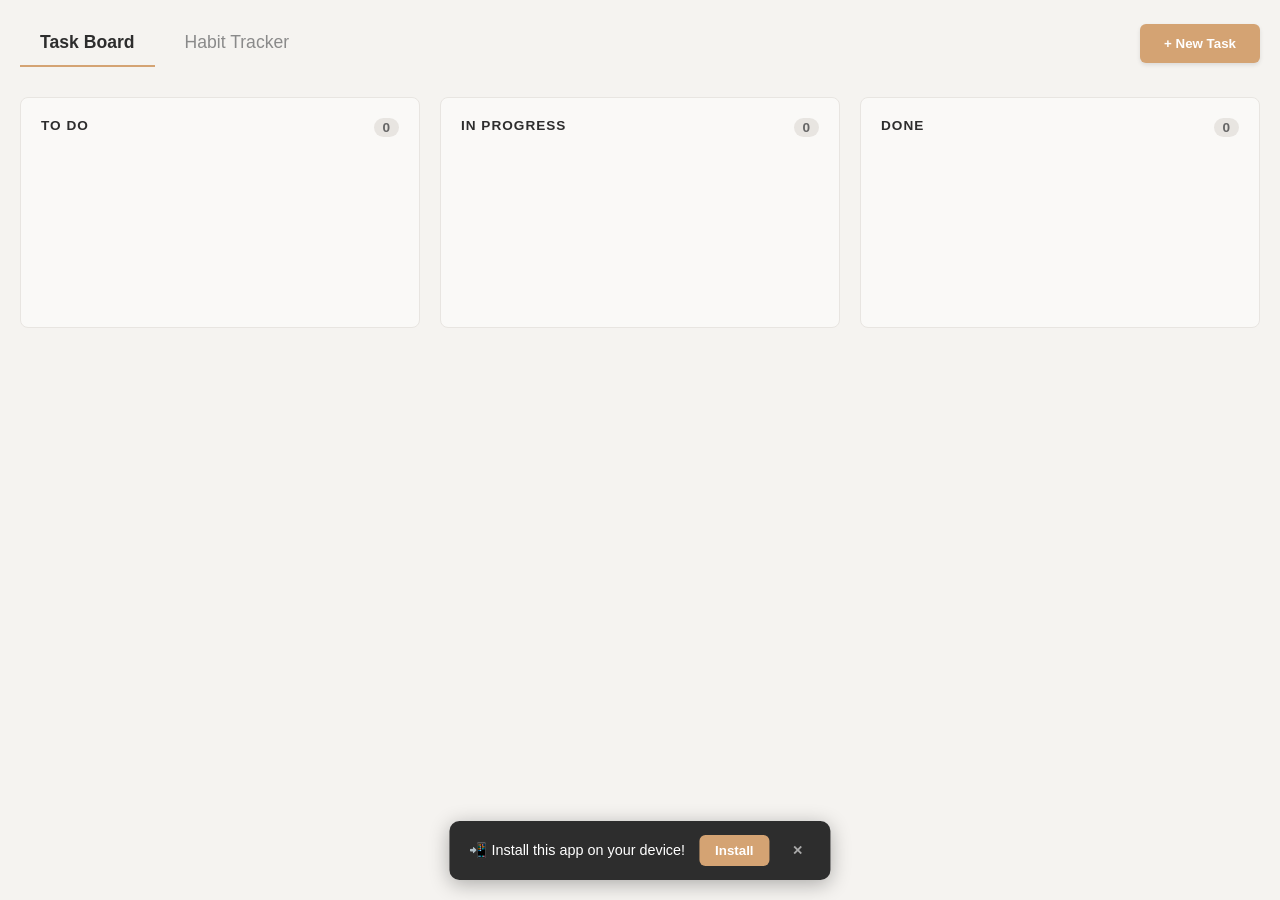
==== habit-tracker-pwa/index.html @ 45004746 "Add files via upload" ====
<!DOCTYPE html>
<html lang="en">
<head>
    <meta charset="UTF-8">
    <meta name="viewport" content="width=device-width, initial-scale=1.0">
    <title>Task Board & Habit Tracker</title>
    <link rel="manifest" href="manifest.json">
    <meta name="theme-color" content="#d4a373">
    <meta name="apple-mobile-web-app-capable" content="yes">
    <meta name="apple-mobile-web-app-status-bar-style" content="default">
    <meta name="apple-mobile-web-app-title" content="Habit Tracker">
    <link rel="apple-touch-icon" href="icon-192.png">
    <style>
        * { margin: 0; padding: 0; box-sizing: border-box; }
        body { font-family: -apple-system, BlinkMacSystemFont, 'Segoe UI', Roboto, sans-serif; background: #f5f3f0; padding: 20px; color: #2d2d2d; overflow-x: hidden; }
        .container { max-width: 1400px; margin: 0 auto; position: relative; z-index: 1; }
        
        /* Header & Navigation */
        .header-area { display: flex; justify-content: space-between; align-items: center; margin-bottom: 30px; }
        .add-main-btn { background: #d4a373; color: white; border: none; padding: 12px 24px; border-radius: 6px; font-weight: 600; cursor: pointer; box-shadow: 0 2px 4px rgba(0,0,0,0.1); transition: 0.2s; }
        .add-main-btn:hover { background: #c49363; transform: translateY(-1px); }
        .tab-navigation { display: flex; gap: 10px; }
        .tab-button { background: none; border: none; color: #8a8a8a; padding: 12px 20px; cursor: pointer; border-bottom: 2px solid transparent; font-size: 1.1em; }
        .tab-button.active { color: #2d2d2d; border-bottom-color: #d4a373; font-weight: 600; }
        .tab-content { display: none; margin-top: 20px; }
        .tab-content.active { display: block; }

        /* Task Board Columns */
        .columns-container { display: flex; gap: 20px; overflow-x: auto; padding-bottom: 20px; }
        .column { background: #faf9f7; border-radius: 8px; padding: 20px; min-width: 320px; border: 1px solid #e8e5e1; flex: 1; }
        .column-header { display: flex; justify-content: space-between; margin-bottom: 20px; font-weight: 600; text-transform: uppercase; font-size: 0.85em; letter-spacing: 1px; }
        .task-count { background: #e8e5e1; padding: 2px 8px; border-radius: 10px; color: #666; }

        /* Task Cards */
        .cards { min-height: 150px; }
        .card { background: white; border-radius: 6px; padding: 16px; margin-bottom: 12px; box-shadow: 0 2px 4px rgba(0,0,0,0.04); cursor: grab; border-left: 5px solid #d4a373; transition: 0.2s; }
        .card.dragging { opacity: 0.4; transform: scale(0.95); }
        .card.priority-high { border-left-color: #e74c3c; }
        .card.priority-medium { border-left-color: #f39c12; }
        .card.priority-low { border-left-color: #3498db; }
        .overdue-badge { background: #ffebee; color: #c62828; font-size: 0.7em; padding: 3px 6px; border-radius: 4px; font-weight: bold; margin-top: 8px; display: inline-block; border: 1px solid #ef9a9a; }
        .date-text { font-size: 0.8em; color: #8a8a8a; margin-top: 4px; }

        /* Habit Tracker */
        .habits-grid { display: grid; grid-template-columns: repeat(auto-fill, minmax(320px, 1fr)); gap: 20px; }
        .habit-card { background: white; padding: 20px; border-radius: 8px; border: 1px solid #e8e5e1; }
        .habit-header { display: flex; justify-content: space-between; align-items: center; margin-bottom: 15px; }
        .habit-streak { background: #ff5722; color: white; padding: 4px 10px; border-radius: 12px; font-size: 0.8em; font-weight: bold; }
        .days-grid { display: grid; grid-template-columns: repeat(7, 1fr); gap: 6px; margin-bottom: 15px; }
        .day-checkbox { aspect-ratio: 1; display: flex; align-items: center; justify-content: center; border: 1px solid #e8e5e1; border-radius: 4px; cursor: pointer; font-size: 0.6em; color: #8a8a8a; transition: 0.3s; }
        .day-checkbox.checked { background: #8b9d83; border-color: #8b9d83; color: white; }

        /* Progress Tree */
        .tree-container { background: white; border-radius: 8px; padding: 30px; margin-bottom: 30px; border: 1px solid #e8e5e1; text-align: center; position: relative; }
        .tree-svg { width: 220px; height: 220px; }
        .tree-branch, .tree-leaf, .tree-flower { transition: all 0.6s cubic-bezier(0.175, 0.885, 0.32, 1.275); transform-origin: center bottom; }
        .tree-leaf { fill: #8b9d83; }
        .tree-flower { fill: #ffb7c5; stroke: #ff99aa; stroke-width: 0.5; opacity: 0; transform: scale(0); }
        .blooming { opacity: 1 !important; transform: scale(1) !important; }
        #comp-rate { transition: color 0.5s; }
        .perfect-score { color: #d4a373; text-shadow: 0 0 10px rgba(212, 163, 115, 0.5); }

        /* Fireworks Canvas */
        #fireworks { position: fixed; top: 0; left: 0; width: 100%; height: 100%; pointer-events: none; z-index: 999; }

        /* Modals */
        .modal-overlay { display: none; position: fixed; top: 0; left: 0; width: 100%; height: 100%; background: rgba(0,0,0,0.6); z-index: 1000; justify-content: center; align-items: center; backdrop-filter: blur(2px); }
        .modal { background: white; padding: 35px; border-radius: 12px; width: 450px; display: flex; flex-direction: column; gap: 20px; }
        .form-group { display: flex; flex-direction: column; gap: 8px; }
        .form-group label { font-size: 0.75em; font-weight: bold; color: #8a8a8a; }
        .input-field { padding: 12px; border: 1px solid #e8e5e1; border-radius: 6px; font-size: 1em; width: 100%; }
        .modal-footer { display: flex; justify-content: flex-end; gap: 10px; margin-top: 10px; }
        .btn { padding: 12px 20px; border-radius: 6px; border: none; cursor: pointer; font-weight: 600; }
        .btn-save { background: #d4a373; color: white; }
        .btn-cancel { background: #f5f3f0; }
        .btn-delete { color: #e74c3c; background: none; margin-right: auto; }

        /* Install Banner */
        #install-banner { display: none; position: fixed; bottom: 20px; left: 50%; transform: translateX(-50%); background: #2d2d2d; color: white; padding: 14px 20px; border-radius: 10px; z-index: 9999; display: flex; align-items: center; gap: 14px; box-shadow: 0 4px 20px rgba(0,0,0,0.3); font-size: 0.9em; max-width: 90vw; }
        #install-banner button { background: #d4a373; color: white; border: none; padding: 8px 16px; border-radius: 6px; cursor: pointer; font-weight: 600; white-space: nowrap; }
        #install-banner .dismiss { background: none; color: #aaa; padding: 4px 8px; }
    </style>
</head>
<body>

<canvas id="fireworks"></canvas>

<div class="container">
    <div class="header-area">
        <div class="tab-navigation">
            <button class="tab-button active" data-tab="tasks">Task Board</button>
            <button class="tab-button" data-tab="habits">Habit Tracker</button>
        </div>
        <button id="main-action-btn" class="add-main-btn" onclick="openTaskModal()">+ New Task</button>
    </div>

    <div id="tasks-tab" class="tab-content active">
        <div class="columns-container">
            <div class="column">
                <div class="column-header">To Do <span class="task-count" id="count-todo">0</span></div>
                <div class="cards" data-column="todo" ondragover="handleDragOver(event)" ondrop="handleDrop(event)"></div>
            </div>
            <div class="column">
                <div class="column-header">In Progress <span class="task-count" id="count-inprogress">0</span></div>
                <div class="cards" data-column="inprogress" ondragover="handleDragOver(event)" ondrop="handleDrop(event)"></div>
            </div>
            <div class="column">
                <div class="column-header">Done <span class="task-count" id="count-done">0</span></div>
                <div class="cards" data-column="done" ondragover="handleDragOver(event)" ondrop="handleDrop(event)"></div>
            </div>
        </div>
    </div>

    <div id="habits-tab" class="tab-content">
        <div class="tree-container">
            <h3>Progress Tree</h3>
            <svg class="tree-svg" viewBox="0 0 200 200">
                <rect fill="#8b7355" x="95" y="150" width="10" height="40"/>
                <g id="branches">
                    <path class="tree-branch" d="M100 150 Q80 130 60 110" stroke="#6b5d4f" stroke-width="3" fill="none" />
                    <path class="tree-branch" d="M100 150 Q120 130 140 110" stroke="#6b5d4f" stroke-width="3" fill="none" />
                    <path class="tree-branch" d="M100 130 Q90 110 90 80" stroke="#6b5d4f" stroke-width="2" fill="none" />
                    <path class="tree-branch" d="M100 130 Q110 110 110 80" stroke="#6b5d4f" stroke-width="2" fill="none" />
                </g>
                <g id="leaves">
                    <circle class="tree-leaf" cx="60" cy="110" r="8" /><circle class="tree-leaf" cx="140" cy="110" r="8" />
                    <circle class="tree-leaf" cx="90" cy="80" r="8" /><circle class="tree-leaf" cx="110" cy="80" r="8" />
                    <circle class="tree-leaf" cx="50" cy="100" r="7" /><circle class="tree-leaf" cx="150" cy="100" r="7" />
                    <circle class="tree-leaf" cx="80" cy="70" r="7" /><circle class="tree-leaf" cx="120" cy="70" r="7" />
                    <circle class="tree-leaf" cx="100" cy="60" r="10" /><circle class="tree-leaf" cx="70" cy="115" r="6" />
                    <circle class="tree-leaf" cx="130" cy="115" r="6" /><circle class="tree-leaf" cx="100" cy="100" r="5" />
                </g>
                <g id="flowers">
                    <circle class="tree-flower" cx="60" cy="105" r="4" /><circle class="tree-flower" cx="140" cy="105" r="4" />
                    <circle class="tree-flower" cx="90" cy="75" r="4" /><circle class="tree-flower" cx="110" cy="75" r="4" />
                    <circle class="tree-flower" cx="100" cy="55" r="5" /><circle class="tree-flower" cx="120" cy="65" r="4" />
                    <circle class="tree-flower" cx="80" cy="65" r="4" />
                </g>
            </svg>
            <div style="margin-top:10px; color:#8a8a8a; font-weight: bold; font-size: 1.2em;">
                Completion: <span id="comp-rate">0%</span>
            </div>
        </div>
        <div class="habits-grid" id="habits-grid"></div>
    </div>
</div>

<!-- Install Banner -->
<div id="install-banner">
    <span>📲 Install this app on your device!</span>
    <button id="install-btn">Install</button>
    <button class="dismiss" id="dismiss-btn">✕</button>
</div>

<div class="modal-overlay" id="task-modal">
    <div class="modal">
        <h2 id="task-modal-title">New Task</h2>
        <div class="form-group"><label>TITLE</label><input type="text" id="t-title" class="input-field"></div>
        <div class="form-group"><label>DUE DATE</label><input type="date" id="t-date" class="input-field"></div>
        <div class="form-group">
            <label>PRIORITY</label>
            <select id="t-priority" class="input-field">
                <option value="low">Low</option><option value="medium" selected>Medium</option><option value="high">High</option>
            </select>
        </div>
        <div class="modal-footer">
            <button class="btn btn-delete" id="t-delete-btn" style="display:none;" onclick="deleteCurrentTask()">Delete</button>
            <button class="btn btn-cancel" onclick="closeModals()">Cancel</button>
            <button class="btn btn-save" onclick="saveTask()">Save Task</button>
        </div>
    </div>
</div>

<div class="modal-overlay" id="habit-modal">
    <div class="modal">
        <h2>New Habit</h2>
        <div class="form-group"><label>HABIT NAME</label><input type="text" id="h-name" class="input-field" placeholder="e.g. Read for 20 mins"></div>
        <div class="modal-footer">
            <button class="btn btn-cancel" onclick="closeModals()">Cancel</button>
            <button class="btn btn-save" onclick="saveHabit()">Create Habit</button>
        </div>
    </div>
</div>

<script>
    let taskIdCounter = Date.now();
    let tasks = { todo: [], inprogress: [], done: [] };
    let habits = [];
    let editingTask = null;
    let draggedTaskId = null;
    let celebratedThisSession = false;

    // --- Core Data & Drag ---
    function saveAndRender() {
        localStorage.setItem('kanban_habit_v5', JSON.stringify({ tasks, habits, taskIdCounter }));
        renderTasks();
        renderHabits();
    }

    function loadData() {
        const saved = JSON.parse(localStorage.getItem('kanban_habit_v5'));
        if (saved) {
            tasks = saved.tasks || tasks;
            habits = saved.habits || habits;
            taskIdCounter = saved.taskIdCounter || taskIdCounter;
        }
        renderTasks();
        renderHabits();
    }

    function handleDragStart(e) { draggedTaskId = e.target.dataset.id; e.target.classList.add('dragging'); }
    function handleDragOver(e) { e.preventDefault(); }
    function handleDrop(e) {
        e.preventDefault();
        const targetCol = e.currentTarget.dataset.column;
        let movingTask = null;
        Object.keys(tasks).forEach(col => {
            const idx = tasks[col].findIndex(t => t.id == draggedTaskId);
            if (idx !== -1) movingTask = tasks[col].splice(idx, 1)[0];
        });
        if (movingTask) { tasks[targetCol].push(movingTask); saveAndRender(); }
    }

    // --- Tasks ---
    function renderTasks() {
        Object.keys(tasks).forEach(col => {
            const container = document.querySelector(`.cards[data-column="${col}"]`);
            container.innerHTML = '';
            document.getElementById(`count-${col}`).textContent = tasks[col].length;
            tasks[col].forEach(task => {
                const card = document.createElement('div');
                card.className = `card priority-${task.priority}`;
                card.draggable = true;
                card.dataset.id = task.id;
                const overdue = col !== 'done' && task.dueDate && new Date(task.dueDate) < new Date().setHours(0,0,0,0);
                card.innerHTML = `<div style="font-weight:600;">${task.title}</div><div class="date-text">📅 ${task.dueDate || 'No date'}</div>${overdue ? '<div class="overdue-badge">⚠️ OVERDUE</div>' : ''}`;
                card.addEventListener('dragstart', handleDragStart);
                card.addEventListener('dragend', (e) => e.target.classList.remove('dragging'));
                card.onclick = () => openEditModal(task, col);
                container.appendChild(card);
            });
        });
    }

    function openTaskModal() { editingTask = null; document.getElementById('task-modal-title').textContent = "New Task"; document.getElementById('t-title').value = ''; document.getElementById('t-date').value = ''; document.getElementById('t-priority').value = 'medium'; document.getElementById('t-delete-btn').style.display = 'none'; document.getElementById('task-modal').style.display = 'flex'; }
    function openEditModal(task, col) { editingTask = { ...task, col }; document.getElementById('task-modal-title').textContent = "Edit Task"; document.getElementById('t-title').value = task.title; document.getElementById('t-date').value = task.dueDate || ''; document.getElementById('t-priority').value = task.priority; document.getElementById('t-delete-btn').style.display = 'block'; document.getElementById('task-modal').style.display = 'flex'; }
    function openHabitModal() { document.getElementById('habit-modal').style.display = 'flex'; }
    function closeModals() { document.querySelectorAll('.modal-overlay').forEach(m => m.style.display = 'none'); }

    function saveTask() {
        const title = document.getElementById('t-title').value; if (!title) return;
        const data = { title, dueDate: document.getElementById('t-date').value, priority: document.getElementById('t-priority').value };
        if (editingTask) { const idx = tasks[editingTask.col].findIndex(t => t.id == editingTask.id); tasks[editingTask.col][idx] = { ...tasks[editingTask.col][idx], ...data }; }
        else { tasks.todo.push({ id: taskIdCounter++, ...data }); }
        closeModals(); saveAndRender();
    }

    function deleteCurrentTask() { tasks[editingTask.col] = tasks[editingTask.col].filter(t => t.id !== editingTask.id); closeModals(); saveAndRender(); }

    // --- Habits ---
    function saveHabit() { const name = document.getElementById('h-name').value; if (name) { habits.push({ name, days: Array(7).fill(false) }); document.getElementById('h-name').value = ''; closeModals(); saveAndRender(); } }
    function renderHabits() {
        const grid = document.getElementById('habits-grid');
        grid.innerHTML = '';
        habits.forEach((h, hIdx) => {
            const streak = h.days.reduce((a, b) => a + (b ? 1 : 0), 0);
            const card = document.createElement('div');
            card.className = 'habit-card';
            card.innerHTML = `
                <div class="habit-header"><strong>${h.name}</strong><span class="habit-streak">🔥 ${streak}</span></div>
                <div class="days-grid">${h.days.map((d, dIdx) => `<div class="day-checkbox ${d ? 'checked' : ''}" onclick="toggleHabit(${hIdx}, ${dIdx})">${['M','T','W','T','F','S','S'][dIdx]}</div>`).join('')}</div>
                <button class="btn-delete" style="font-size:0.7em;" onclick="deleteHabit(${hIdx})">Remove</button>
            `;
            grid.appendChild(card);
        });
        updateTree();
    }

    function toggleHabit(hIdx, dIdx) { habits[hIdx].days[dIdx] = !habits[hIdx].days[dIdx]; saveAndRender(); }
    function deleteHabit(idx) { if(confirm("Delete habit?")) { habits.splice(idx, 1); saveAndRender(); } }

    function updateTree() {
        const total = habits.length * 7;
        const checked = habits.reduce((acc, h) => acc + h.days.filter(d => d).length, 0);
        const rate = total > 0 ? Math.round((checked / total) * 100) : 0;
        const rateEl = document.getElementById('comp-rate');
        rateEl.textContent = rate + '%';
        if (rate === 100) {
            rateEl.classList.add('perfect-score');
            document.querySelectorAll('.tree-flower').forEach(f => f.classList.add('blooming'));
            if (!celebratedThisSession) { triggerFireworks(); celebratedThisSession = true; }
        } else {
            rateEl.classList.remove('perfect-score');
            document.querySelectorAll('.tree-flower').forEach(f => f.classList.remove('blooming'));
            celebratedThisSession = false;
        }
        document.querySelectorAll('.tree-branch').forEach((b, i) => b.style.opacity = rate > (i * 10 + 5) ? '1' : '0');
        document.querySelectorAll('.tree-leaf').forEach((l, i) => {
            const threshold = 20 + (i * 6.6);
            l.style.opacity = rate > threshold ? '1' : '0';
            l.style.transform = rate > threshold ? 'scale(1)' : 'scale(0)';
        });
    }

    // --- Fireworks ---
    const canvas = document.getElementById('fireworks');
    const ctx = canvas.getContext('2d');
    let particles = [];
    function resizeCanvas() { canvas.width = window.innerWidth; canvas.height = window.innerHeight; }
    window.addEventListener('resize', resizeCanvas);
    resizeCanvas();
    function triggerFireworks() {
        for (let i = 0; i < 5; i++) setTimeout(() => createFirework(Math.random() * canvas.width, Math.random() * (canvas.height / 2)), i * 400);
    }
    function createFirework(x, y) {
        const colors = ['#ff0055', '#00ffcc', '#ffcc00', '#ff00ff', '#d4a373'];
        const color = colors[Math.floor(Math.random() * colors.length)];
        for (let i = 0; i < 50; i++) particles.push({ x, y, vx: (Math.random() - 0.5) * 8, vy: (Math.random() - 0.5) * 8, life: 1.0, color });
    }
    function animateFireworks() {
        ctx.clearRect(0, 0, canvas.width, canvas.height);
        particles.forEach((p, i) => {
            p.x += p.vx; p.y += p.vy; p.vy += 0.05; p.life -= 0.015;
            if (p.life <= 0) particles.splice(i, 1);
            ctx.beginPath(); ctx.arc(p.x, p.y, 3, 0, Math.PI * 2);
            ctx.fillStyle = p.color + Math.floor(p.life * 255).toString(16).padStart(2, '0');
            ctx.fill();
        });
        requestAnimationFrame(animateFireworks);
    }
    animateFireworks();

    // --- Tab Switcher ---
    document.querySelectorAll('.tab-button').forEach(btn => {
        btn.onclick = () => {
            document.querySelectorAll('.tab-button, .tab-content').forEach(el => el.classList.remove('active'));
            btn.classList.add('active');
            const target = btn.dataset.tab;
            document.getElementById(target + '-tab').classList.add('active');
            const actionBtn = document.getElementById('main-action-btn');
            actionBtn.textContent = target === 'tasks' ? "+ New Task" : "+ New Habit";
            actionBtn.onclick = target === 'tasks' ? openTaskModal : openHabitModal;
        };
    });

    // --- PWA Install Prompt ---
    let deferredPrompt;
    const banner = document.getElementById('install-banner');
    const installBtn = document.getElementById('install-btn');
    const dismissBtn = document.getElementById('dismiss-btn');

    window.addEventListener('beforeinstallprompt', (e) => {
        e.preventDefault();
        deferredPrompt = e;
        banner.style.display = 'flex';
    });

    installBtn.addEventListener('click', async () => {
        banner.style.display = 'none';
        if (deferredPrompt) {
            deferredPrompt.prompt();
            const { outcome } = await deferredPrompt.userChoice;
            deferredPrompt = null;
        }
    });

    dismissBtn.addEventListener('click', () => {
        banner.style.display = 'none';
    });

    window.addEventListener('appinstalled', () => {
        banner.style.display = 'none';
    });

    // --- Register Service Worker ---
    if ('serviceWorker' in navigator) {
        navigator.serviceWorker.register('sw.js').catch(console.error);
    }

    loadData();
</script>
</body>
</html>
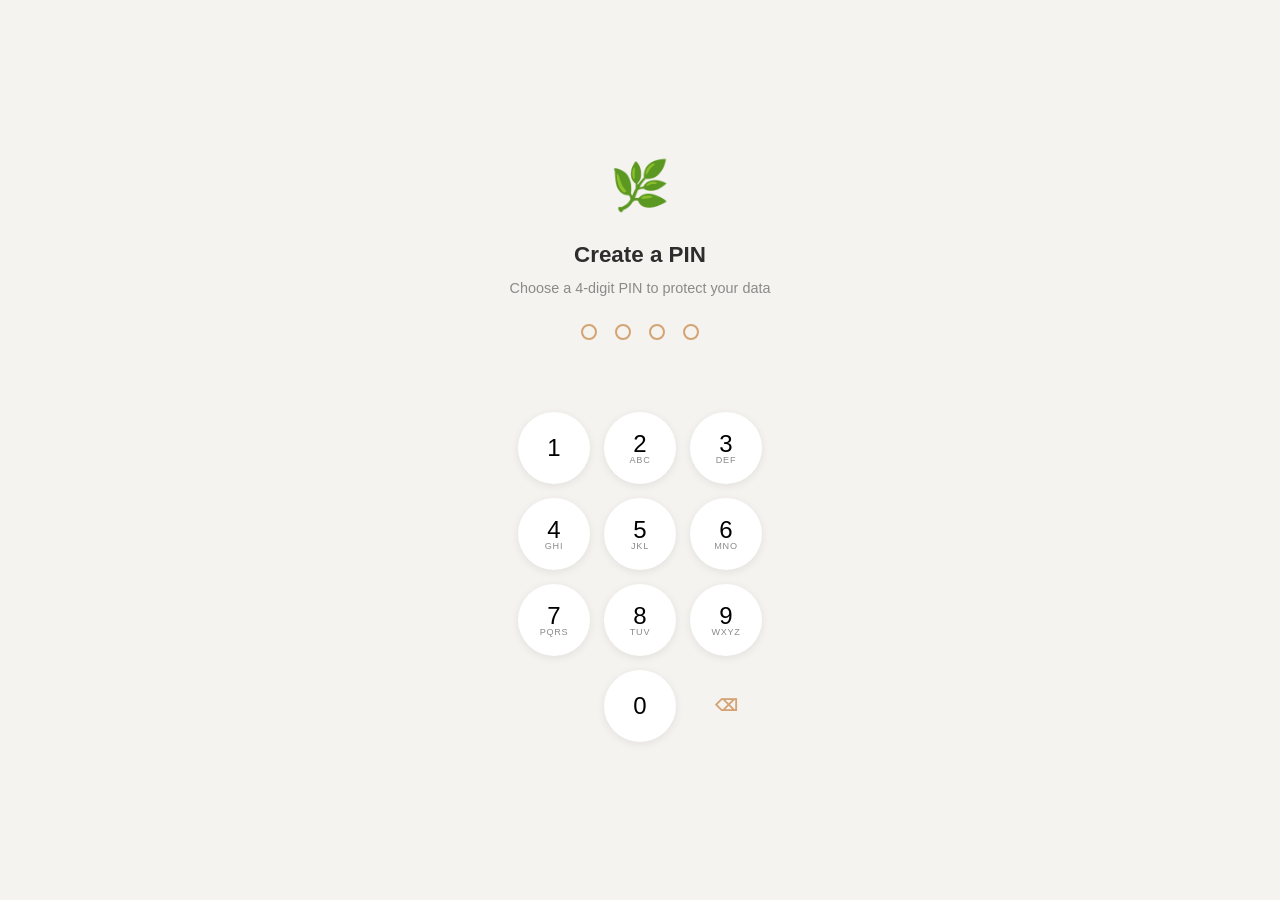
==== commit 3d56e3d9: "Add files via upload" ====
--- a/habit-tracker-pwa/index.html
+++ b/habit-tracker-pwa/index.html
@@ -1,383 +1,894 @@
 <!DOCTYPE html>
 <html lang="en">
 <head>
-    <meta charset="UTF-8">
-    <meta name="viewport" content="width=device-width, initial-scale=1.0">
-    <title>Task Board & Habit Tracker</title>
-    <link rel="manifest" href="manifest.json">
-    <meta name="theme-color" content="#d4a373">
-    <meta name="apple-mobile-web-app-capable" content="yes">
-    <meta name="apple-mobile-web-app-status-bar-style" content="default">
-    <meta name="apple-mobile-web-app-title" content="Habit Tracker">
-    <link rel="apple-touch-icon" href="icon-192.png">
-    <style>
-        * { margin: 0; padding: 0; box-sizing: border-box; }
-        body { font-family: -apple-system, BlinkMacSystemFont, 'Segoe UI', Roboto, sans-serif; background: #f5f3f0; padding: 20px; color: #2d2d2d; overflow-x: hidden; }
-        .container { max-width: 1400px; margin: 0 auto; position: relative; z-index: 1; }
-        
-        /* Header & Navigation */
-        .header-area { display: flex; justify-content: space-between; align-items: center; margin-bottom: 30px; }
-        .add-main-btn { background: #d4a373; color: white; border: none; padding: 12px 24px; border-radius: 6px; font-weight: 600; cursor: pointer; box-shadow: 0 2px 4px rgba(0,0,0,0.1); transition: 0.2s; }
-        .add-main-btn:hover { background: #c49363; transform: translateY(-1px); }
-        .tab-navigation { display: flex; gap: 10px; }
-        .tab-button { background: none; border: none; color: #8a8a8a; padding: 12px 20px; cursor: pointer; border-bottom: 2px solid transparent; font-size: 1.1em; }
-        .tab-button.active { color: #2d2d2d; border-bottom-color: #d4a373; font-weight: 600; }
-        .tab-content { display: none; margin-top: 20px; }
-        .tab-content.active { display: block; }
-
-        /* Task Board Columns */
-        .columns-container { display: flex; gap: 20px; overflow-x: auto; padding-bottom: 20px; }
-        .column { background: #faf9f7; border-radius: 8px; padding: 20px; min-width: 320px; border: 1px solid #e8e5e1; flex: 1; }
-        .column-header { display: flex; justify-content: space-between; margin-bottom: 20px; font-weight: 600; text-transform: uppercase; font-size: 0.85em; letter-spacing: 1px; }
-        .task-count { background: #e8e5e1; padding: 2px 8px; border-radius: 10px; color: #666; }
-
-        /* Task Cards */
-        .cards { min-height: 150px; }
-        .card { background: white; border-radius: 6px; padding: 16px; margin-bottom: 12px; box-shadow: 0 2px 4px rgba(0,0,0,0.04); cursor: grab; border-left: 5px solid #d4a373; transition: 0.2s; }
-        .card.dragging { opacity: 0.4; transform: scale(0.95); }
-        .card.priority-high { border-left-color: #e74c3c; }
-        .card.priority-medium { border-left-color: #f39c12; }
-        .card.priority-low { border-left-color: #3498db; }
-        .overdue-badge { background: #ffebee; color: #c62828; font-size: 0.7em; padding: 3px 6px; border-radius: 4px; font-weight: bold; margin-top: 8px; display: inline-block; border: 1px solid #ef9a9a; }
-        .date-text { font-size: 0.8em; color: #8a8a8a; margin-top: 4px; }
-
-        /* Habit Tracker */
-        .habits-grid { display: grid; grid-template-columns: repeat(auto-fill, minmax(320px, 1fr)); gap: 20px; }
-        .habit-card { background: white; padding: 20px; border-radius: 8px; border: 1px solid #e8e5e1; }
-        .habit-header { display: flex; justify-content: space-between; align-items: center; margin-bottom: 15px; }
-        .habit-streak { background: #ff5722; color: white; padding: 4px 10px; border-radius: 12px; font-size: 0.8em; font-weight: bold; }
-        .days-grid { display: grid; grid-template-columns: repeat(7, 1fr); gap: 6px; margin-bottom: 15px; }
-        .day-checkbox { aspect-ratio: 1; display: flex; align-items: center; justify-content: center; border: 1px solid #e8e5e1; border-radius: 4px; cursor: pointer; font-size: 0.6em; color: #8a8a8a; transition: 0.3s; }
-        .day-checkbox.checked { background: #8b9d83; border-color: #8b9d83; color: white; }
-
-        /* Progress Tree */
-        .tree-container { background: white; border-radius: 8px; padding: 30px; margin-bottom: 30px; border: 1px solid #e8e5e1; text-align: center; position: relative; }
-        .tree-svg { width: 220px; height: 220px; }
-        .tree-branch, .tree-leaf, .tree-flower { transition: all 0.6s cubic-bezier(0.175, 0.885, 0.32, 1.275); transform-origin: center bottom; }
-        .tree-leaf { fill: #8b9d83; }
-        .tree-flower { fill: #ffb7c5; stroke: #ff99aa; stroke-width: 0.5; opacity: 0; transform: scale(0); }
-        .blooming { opacity: 1 !important; transform: scale(1) !important; }
-        #comp-rate { transition: color 0.5s; }
-        .perfect-score { color: #d4a373; text-shadow: 0 0 10px rgba(212, 163, 115, 0.5); }
-
-        /* Fireworks Canvas */
-        #fireworks { position: fixed; top: 0; left: 0; width: 100%; height: 100%; pointer-events: none; z-index: 999; }
-
-        /* Modals */
-        .modal-overlay { display: none; position: fixed; top: 0; left: 0; width: 100%; height: 100%; background: rgba(0,0,0,0.6); z-index: 1000; justify-content: center; align-items: center; backdrop-filter: blur(2px); }
-        .modal { background: white; padding: 35px; border-radius: 12px; width: 450px; display: flex; flex-direction: column; gap: 20px; }
-        .form-group { display: flex; flex-direction: column; gap: 8px; }
-        .form-group label { font-size: 0.75em; font-weight: bold; color: #8a8a8a; }
-        .input-field { padding: 12px; border: 1px solid #e8e5e1; border-radius: 6px; font-size: 1em; width: 100%; }
-        .modal-footer { display: flex; justify-content: flex-end; gap: 10px; margin-top: 10px; }
-        .btn { padding: 12px 20px; border-radius: 6px; border: none; cursor: pointer; font-weight: 600; }
-        .btn-save { background: #d4a373; color: white; }
-        .btn-cancel { background: #f5f3f0; }
-        .btn-delete { color: #e74c3c; background: none; margin-right: auto; }
-
-        /* Install Banner */
-        #install-banner { display: none; position: fixed; bottom: 20px; left: 50%; transform: translateX(-50%); background: #2d2d2d; color: white; padding: 14px 20px; border-radius: 10px; z-index: 9999; display: flex; align-items: center; gap: 14px; box-shadow: 0 4px 20px rgba(0,0,0,0.3); font-size: 0.9em; max-width: 90vw; }
-        #install-banner button { background: #d4a373; color: white; border: none; padding: 8px 16px; border-radius: 6px; cursor: pointer; font-weight: 600; white-space: nowrap; }
-        #install-banner .dismiss { background: none; color: #aaa; padding: 4px 8px; }
-    </style>
+<meta charset="UTF-8">
+<meta name="viewport" content="width=device-width, initial-scale=1.0, user-scalable=no">
+<title>Task Board & Habit Tracker</title>
+<link rel="manifest" href="manifest.json">
+<meta name="theme-color" content="#d4a373">
+<meta name="apple-mobile-web-app-capable" content="yes">
+<meta name="apple-mobile-web-app-status-bar-style" content="default">
+<meta name="apple-mobile-web-app-title" content="Habit Tracker">
+<link rel="apple-touch-icon" href="icon-192.png">
+<style>
+/* ── RESET & BASE ── */
+* { margin:0; padding:0; box-sizing:border-box; }
+:root {
+  --accent:#d4a373; --accent-dark:#c49363;
+  --bg:#f5f3f0; --surface:#ffffff; --surface2:#faf9f7;
+  --border:#e8e5e1; --text:#2d2d2d; --muted:#8a8a8a;
+  --sidebar-w:240px; --topbar-h:56px;
+}
+body { font-family:-apple-system,BlinkMacSystemFont,'Segoe UI',Roboto,sans-serif; background:var(--bg); color:var(--text); overflow-x:hidden; }
+
+/* ══════════════════════════════════════════
+   PIN SCREEN
+══════════════════════════════════════════ */
+#pin-screen { position:fixed; inset:0; background:var(--bg); display:flex; flex-direction:column; align-items:center; justify-content:center; z-index:10000; gap:28px; }
+#pin-screen.hidden { display:none; }
+.pin-logo { font-size:3em; }
+.pin-title { font-size:1.4em; font-weight:700; text-align:center; }
+.pin-subtitle { font-size:0.9em; color:var(--muted); text-align:center; margin-top:-16px; }
+.pin-dots { display:flex; gap:18px; }
+.pin-dot { width:16px; height:16px; border-radius:50%; border:2px solid var(--accent); background:transparent; transition:background .15s; }
+.pin-dot.filled { background:var(--accent); }
+.pin-dot.error { border-color:#e74c3c!important; background:#e74c3c!important; }
+.pin-error { color:#e74c3c; font-size:.85em; font-weight:600; min-height:1.2em; text-align:center; }
+.numpad { display:grid; grid-template-columns:repeat(3,72px); gap:14px; }
+.numpad-btn { width:72px; height:72px; border-radius:50%; border:none; background:white; font-size:1.5em; font-weight:500; cursor:pointer; box-shadow:0 2px 8px rgba(0,0,0,.08); transition:background .1s,transform .1s; display:flex; flex-direction:column; align-items:center; justify-content:center; line-height:1; }
+.numpad-btn:active { background:var(--border); transform:scale(.94); }
+.numpad-btn.action { background:transparent; box-shadow:none; font-size:1em; color:var(--accent); font-weight:600; }
+.numpad-btn.action:active { background:#f0e8de; }
+.numpad-btn .sub { font-size:.38em; letter-spacing:.08em; color:var(--muted); text-transform:uppercase; }
+.pin-back-btn { background:none; border:none; color:var(--muted); cursor:pointer; font-size:.85em; text-decoration:underline; }
+
+/* ══════════════════════════════════════════
+   APP SHELL
+══════════════════════════════════════════ */
+#app { display:none; min-height:100vh; }
+#app.visible { display:flex; }
+
+/* ── SIDEBAR ── */
+#sidebar {
+  width:var(--sidebar-w); min-height:100vh; background:white;
+  border-right:1px solid var(--border); display:flex; flex-direction:column;
+  position:fixed; left:0; top:0; bottom:0; z-index:200;
+  transition:transform .25s ease;
+}
+.sidebar-logo { padding:20px 20px 16px; display:flex; align-items:center; gap:10px; border-bottom:1px solid var(--border); }
+.sidebar-logo span { font-size:1.5em; }
+.sidebar-logo strong { font-size:1.05em; }
+.nav-list { list-style:none; padding:12px 0; flex:1; }
+.nav-item { display:flex; align-items:center; gap:12px; padding:11px 20px; cursor:pointer; border-radius:0; font-size:.95em; color:var(--muted); transition:background .15s,color .15s; border-left:3px solid transparent; }
+.nav-item:hover { background:var(--bg); color:var(--text); }
+.nav-item.active { background:#fdf4ea; color:var(--accent); border-left-color:var(--accent); font-weight:600; }
+.nav-item .nav-icon { font-size:1.15em; width:22px; text-align:center; }
+.sidebar-bottom { padding:16px 20px; border-top:1px solid var(--border); display:flex; flex-direction:column; gap:8px; }
+.sidebar-btn { background:none; border:1px solid var(--border); color:var(--muted); padding:8px 14px; border-radius:6px; cursor:pointer; font-size:.82em; transition:.2s; text-align:left; display:flex; align-items:center; gap:8px; }
+.sidebar-btn:hover { background:var(--bg); color:var(--text); }
+
+/* ── MOBILE OVERLAY ── */
+#sidebar-overlay { display:none; position:fixed; inset:0; background:rgba(0,0,0,.4); z-index:199; }
+#sidebar-overlay.show { display:block; }
+
+/* ── TOPBAR (mobile only) ── */
+#topbar { display:none; position:fixed; top:0; left:0; right:0; height:var(--topbar-h); background:white; border-bottom:1px solid var(--border); z-index:198; align-items:center; padding:0 16px; gap:14px; }
+#hamburger { background:none; border:none; font-size:1.4em; cursor:pointer; color:var(--text); }
+#topbar-title { font-weight:700; font-size:1em; }
+#topbar-action { background:var(--accent); color:white; border:none; padding:7px 14px; border-radius:6px; font-size:.82em; font-weight:600; cursor:pointer; margin-left:auto; }
+
+/* ── MAIN CONTENT ── */
+#main { margin-left:var(--sidebar-w); flex:1; padding:28px; min-height:100vh; }
+.page { display:none; }
+.page.active { display:block; }
+.page-header { display:flex; justify-content:space-between; align-items:center; margin-bottom:24px; flex-wrap:wrap; gap:12px; }
+.page-title { font-size:1.4em; font-weight:700; }
+.action-btn { background:var(--accent); color:white; border:none; padding:10px 20px; border-radius:6px; font-weight:600; cursor:pointer; transition:.2s; font-size:.9em; }
+.action-btn:hover { background:var(--accent-dark); transform:translateY(-1px); }
+
+/* ── RESPONSIVE ── */
+@media(max-width:768px){
+  #sidebar { transform:translateX(-100%); }
+  #sidebar.open { transform:translateX(0); }
+  #topbar { display:flex; }
+  #main { margin-left:0; padding:16px; padding-top:calc(var(--topbar-h) + 16px); }
+}
+
+/* ══════════════════════════════════════════
+   TASK BOARD
+══════════════════════════════════════════ */
+.columns-container { display:flex; gap:18px; overflow-x:auto; padding-bottom:16px; }
+.column { background:var(--surface2); border-radius:8px; padding:18px; min-width:280px; border:1px solid var(--border); flex:1; }
+.column-header { display:flex; justify-content:space-between; align-items:center; margin-bottom:16px; font-weight:600; text-transform:uppercase; font-size:.8em; letter-spacing:1px; }
+.task-count { background:var(--border); padding:2px 8px; border-radius:10px; color:#666; }
+.cards { min-height:120px; }
+.card { background:white; border-radius:6px; padding:14px; margin-bottom:10px; box-shadow:0 1px 4px rgba(0,0,0,.05); cursor:grab; border-left:4px solid var(--accent); transition:.2s; }
+.card:hover { box-shadow:0 3px 10px rgba(0,0,0,.09); }
+.card.dragging { opacity:.4; transform:scale(.95); }
+.card.priority-high { border-left-color:#e74c3c; }
+.card.priority-medium { border-left-color:#f39c12; }
+.card.priority-low { border-left-color:#3498db; }
+.card-title { font-weight:600; margin-bottom:4px; }
+.card-meta { display:flex; flex-wrap:wrap; gap:5px; margin-top:7px; align-items:center; }
+.date-text { font-size:.78em; color:var(--muted); }
+.overdue-badge { background:#ffebee; color:#c62828; font-size:.7em; padding:2px 6px; border-radius:4px; font-weight:bold; border:1px solid #ef9a9a; }
+.tag-badge { font-size:.68em; padding:2px 7px; border-radius:10px; font-weight:600; }
+.card-notes { font-size:.78em; color:var(--muted); margin-top:5px; border-top:1px solid var(--border); padding-top:5px; font-style:italic; }
+
+/* ══════════════════════════════════════════
+   HABIT TRACKER
+══════════════════════════════════════════ */
+.tree-container { background:white; border-radius:8px; padding:24px; margin-bottom:24px; border:1px solid var(--border); text-align:center; }
+.tree-svg { width:200px; height:200px; }
+.tree-branch,.tree-leaf,.tree-flower { transition:all .6s cubic-bezier(.175,.885,.32,1.275); transform-origin:center bottom; }
+.tree-leaf { fill:#8b9d83; }
+.tree-flower { fill:#ffb7c5; stroke:#ff99aa; stroke-width:.5; opacity:0; transform:scale(0); }
+.blooming { opacity:1!important; transform:scale(1)!important; }
+#comp-rate { transition:color .5s; }
+.perfect-score { color:var(--accent); text-shadow:0 0 10px rgba(212,163,115,.5); }
+
+.habits-grid { display:grid; grid-template-columns:repeat(auto-fill,minmax(300px,1fr)); gap:18px; }
+.habit-card { background:white; padding:18px; border-radius:8px; border:1px solid var(--border); border-top:4px solid var(--accent); }
+.habit-card.negative { border-top-color:#e74c3c; }
+.habit-header { display:flex; justify-content:space-between; align-items:flex-start; margin-bottom:12px; gap:8px; }
+.habit-name-area { flex:1; }
+.habit-name { font-weight:600; margin-bottom:3px; }
+.habit-category { font-size:.72em; color:var(--muted); }
+.habit-badges { display:flex; gap:6px; align-items:center; flex-wrap:wrap; }
+.habit-streak { background:#ff5722; color:white; padding:3px 9px; border-radius:12px; font-size:.75em; font-weight:bold; white-space:nowrap; }
+.habit-type-badge { background:#ffeaea; color:#c62828; padding:3px 8px; border-radius:12px; font-size:.7em; font-weight:600; }
+.days-grid { display:grid; grid-template-columns:repeat(7,1fr); gap:5px; margin-bottom:10px; }
+.day-checkbox { aspect-ratio:1; display:flex; align-items:center; justify-content:center; border:1px solid var(--border); border-radius:4px; cursor:pointer; font-size:.62em; color:var(--muted); transition:.25s; font-weight:600; }
+.day-checkbox.checked { background:#8b9d83; border-color:#8b9d83; color:white; }
+.habit-card.negative .day-checkbox.checked { background:#e74c3c; border-color:#e74c3c; }
+.habit-freq { font-size:.72em; color:var(--muted); margin-bottom:8px; }
+
+/* category colour dots */
+.cat-dot { width:9px; height:9px; border-radius:50%; display:inline-block; margin-right:4px; }
+
+/* ══════════════════════════════════════════
+   ANALYTICS PAGE
+══════════════════════════════════════════ */
+.stats-grid { display:grid; grid-template-columns:repeat(auto-fill,minmax(180px,1fr)); gap:16px; margin-bottom:28px; }
+.stat-card { background:white; border-radius:8px; padding:20px; border:1px solid var(--border); text-align:center; }
+.stat-value { font-size:2em; font-weight:700; color:var(--accent); }
+.stat-label { font-size:.8em; color:var(--muted); margin-top:4px; }
+
+.analytics-section { background:white; border-radius:8px; padding:22px; border:1px solid var(--border); margin-bottom:20px; }
+.analytics-section h3 { font-size:1em; font-weight:600; margin-bottom:16px; }
+
+.bar-chart { display:flex; align-items:flex-end; gap:6px; height:100px; }
+.bar-col { display:flex; flex-direction:column; align-items:center; gap:4px; flex:1; }
+.bar { background:var(--accent); border-radius:4px 4px 0 0; width:100%; transition:height .4s; min-height:2px; }
+.bar-label { font-size:.65em; color:var(--muted); }
+
+.habit-analytics-row { display:flex; align-items:center; gap:12px; padding:10px 0; border-bottom:1px solid var(--border); }
+.habit-analytics-row:last-child { border-bottom:none; }
+.hab-name { flex:1; font-size:.9em; font-weight:500; }
+.hab-progress-bar { flex:2; height:8px; background:var(--border); border-radius:4px; overflow:hidden; }
+.hab-progress-fill { height:100%; background:#8b9d83; border-radius:4px; transition:width .4s; }
+.hab-pct { font-size:.8em; color:var(--muted); width:36px; text-align:right; }
+
+/* mini calendar in analytics */
+.mini-cal { display:grid; grid-template-columns:repeat(7,1fr); gap:3px; }
+.mini-cal-header { display:grid; grid-template-columns:repeat(7,1fr); gap:3px; margin-bottom:4px; }
+.mini-cal-day-header { text-align:center; font-size:.65em; color:var(--muted); font-weight:600; padding:2px; }
+.mini-cal-cell { aspect-ratio:1; border-radius:4px; display:flex; align-items:center; justify-content:center; font-size:.68em; font-weight:500; cursor:default; }
+.mini-cal-cell.today { background:var(--accent); color:white; font-weight:700; }
+.mini-cal-cell.has-tasks { background:#fff3cd; color:#856404; }
+.mini-cal-cell.all-done { background:#d4edda; color:#155724; }
+.mini-cal-cell.other-month { opacity:.35; }
+.mini-cal-cell.empty { background:transparent; }
+
+/* ══════════════════════════════════════════
+   FULL CALENDAR PAGE
+══════════════════════════════════════════ */
+.cal-toolbar { display:flex; align-items:center; gap:12px; margin-bottom:20px; flex-wrap:wrap; }
+.cal-nav-btn { background:white; border:1px solid var(--border); padding:7px 14px; border-radius:6px; cursor:pointer; font-weight:600; font-size:.9em; transition:.15s; }
+.cal-nav-btn:hover { background:var(--bg); }
+.cal-month-label { font-size:1.1em; font-weight:700; flex:1; }
+.cal-filter-group { display:flex; gap:6px; }
+.cal-filter-btn { padding:6px 14px; border-radius:20px; border:1px solid var(--border); background:white; cursor:pointer; font-size:.82em; font-weight:500; transition:.15s; }
+.cal-filter-btn.active { background:var(--accent); color:white; border-color:var(--accent); }
+
+.cal-grid { display:grid; grid-template-columns:repeat(7,1fr); gap:1px; background:var(--border); border-radius:8px; overflow:hidden; }
+.cal-day-header { background:var(--surface2); text-align:center; font-size:.75em; font-weight:600; color:var(--muted); padding:8px 0; text-transform:uppercase; letter-spacing:.5px; }
+.cal-cell { background:white; min-height:90px; padding:6px; cursor:pointer; transition:background .15s; }
+.cal-cell:hover { background:#fdf4ea; }
+.cal-cell.today .cal-date-num { background:var(--accent); color:white; border-radius:50%; width:24px; height:24px; display:flex; align-items:center; justify-content:center; }
+.cal-cell.other-month { background:var(--surface2); }
+.cal-cell.other-month .cal-date-num { color:var(--muted); }
+.cal-date-num { font-size:.8em; font-weight:600; margin-bottom:4px; width:24px; height:24px; display:flex; align-items:center; justify-content:center; }
+.cal-event { font-size:.68em; padding:2px 5px; border-radius:3px; margin-bottom:2px; white-space:nowrap; overflow:hidden; text-overflow:ellipsis; font-weight:500; }
+.cal-event.task-event { background:#fff3cd; color:#856404; }
+.cal-event.task-event.done { background:#d4edda; color:#155724; text-decoration:line-through; }
+.cal-event.task-event.overdue { background:#f8d7da; color:#721c24; }
+.cal-event.habit-event { background:#e8f4e8; color:#2d6a2d; }
+.cal-event.habit-event.missed { background:#fde8e8; color:#8b0000; }
+
+/* ══════════════════════════════════════════
+   MODALS
+══════════════════════════════════════════ */
+.modal-overlay { display:none; position:fixed; inset:0; background:rgba(0,0,0,.55); z-index:1000; justify-content:center; align-items:center; backdrop-filter:blur(2px); }
+.modal { background:white; padding:28px; border-radius:12px; width:480px; max-width:94vw; max-height:90vh; overflow-y:auto; display:flex; flex-direction:column; gap:16px; }
+.modal h2 { font-size:1.15em; }
+.form-group { display:flex; flex-direction:column; gap:6px; }
+.form-group label { font-size:.72em; font-weight:700; color:var(--muted); text-transform:uppercase; letter-spacing:.5px; }
+.input-field { padding:10px 12px; border:1px solid var(--border); border-radius:6px; font-size:.95em; width:100%; transition:border-color .2s; }
+.input-field:focus { outline:none; border-color:var(--accent); }
+.form-row { display:grid; grid-template-columns:1fr 1fr; gap:12px; }
+.modal-footer { display:flex; justify-content:flex-end; gap:10px; margin-top:6px; }
+.btn { padding:10px 18px; border-radius:6px; border:none; cursor:pointer; font-weight:600; font-size:.9em; transition:.15s; }
+.btn-save { background:var(--accent); color:white; }
+.btn-save:hover { background:var(--accent-dark); }
+.btn-cancel { background:var(--bg); color:var(--text); }
+.btn-delete { color:#e74c3c; background:none; margin-right:auto; padding-left:0; }
+.color-picker-row { display:flex; gap:8px; flex-wrap:wrap; }
+.color-swatch { width:28px; height:28px; border-radius:50%; cursor:pointer; border:3px solid transparent; transition:.15s; }
+.color-swatch.selected { border-color:var(--text); transform:scale(1.15); }
+
+/* export btn */
+.export-btn { background:white; border:1px solid var(--border); color:var(--text); padding:8px 16px; border-radius:6px; cursor:pointer; font-size:.82em; font-weight:500; transition:.2s; display:flex; align-items:center; gap:6px; }
+.export-btn:hover { background:var(--bg); }
+
+/* ══════════════════════════════════════════
+   MISC
+══════════════════════════════════════════ */
+#fireworks { position:fixed; top:0; left:0; width:100%; height:100%; pointer-events:none; z-index:9000; }
+#install-banner { display:none; position:fixed; bottom:20px; left:50%; transform:translateX(-50%); background:#2d2d2d; color:white; padding:13px 18px; border-radius:10px; z-index:9999; align-items:center; gap:12px; box-shadow:0 4px 20px rgba(0,0,0,.3); font-size:.88em; max-width:92vw; }
+#install-banner button { background:var(--accent); color:white; border:none; padding:7px 14px; border-radius:6px; cursor:pointer; font-weight:600; white-space:nowrap; }
+#install-banner .dismiss { background:none; color:#aaa; padding:4px 8px; }
+
+.empty-state { text-align:center; padding:40px 20px; color:var(--muted); }
+.empty-state .empty-icon { font-size:2.5em; margin-bottom:10px; }
+</style>
 </head>
 <body>
 
 <canvas id="fireworks"></canvas>
 
-<div class="container">
-    <div class="header-area">
-        <div class="tab-navigation">
-            <button class="tab-button active" data-tab="tasks">Task Board</button>
-            <button class="tab-button" data-tab="habits">Habit Tracker</button>
+<!-- ══════════════ PIN SCREEN ══════════════ -->
+<div id="pin-screen">
+  <div class="pin-logo">🌿</div>
+  <div class="pin-title" id="pin-title">Welcome Back</div>
+  <div class="pin-subtitle" id="pin-subtitle">Enter your PIN to unlock</div>
+  <div class="pin-dots">
+    <div class="pin-dot" id="d0"></div><div class="pin-dot" id="d1"></div>
+    <div class="pin-dot" id="d2"></div><div class="pin-dot" id="d3"></div>
+  </div>
+  <div class="pin-error" id="pin-error"></div>
+  <div class="numpad">
+    <button class="numpad-btn" onclick="pinPress('1')">1<span class="sub"></span></button>
+    <button class="numpad-btn" onclick="pinPress('2')">2<span class="sub">ABC</span></button>
+    <button class="numpad-btn" onclick="pinPress('3')">3<span class="sub">DEF</span></button>
+    <button class="numpad-btn" onclick="pinPress('4')">4<span class="sub">GHI</span></button>
+    <button class="numpad-btn" onclick="pinPress('5')">5<span class="sub">JKL</span></button>
+    <button class="numpad-btn" onclick="pinPress('6')">6<span class="sub">MNO</span></button>
+    <button class="numpad-btn" onclick="pinPress('7')">7<span class="sub">PQRS</span></button>
+    <button class="numpad-btn" onclick="pinPress('8')">8<span class="sub">TUV</span></button>
+    <button class="numpad-btn" onclick="pinPress('9')">9<span class="sub">WXYZ</span></button>
+    <button class="numpad-btn action" id="pin-left-action"></button>
+    <button class="numpad-btn" onclick="pinPress('0')">0</button>
+    <button class="numpad-btn action" onclick="pinDelete()">⌫</button>
+  </div>
+  <button class="pin-back-btn" id="pin-back-btn" style="display:none" onclick="cancelConfirm()">← Start over</button>
+</div>
+
+<!-- ══════════════ APP ══════════════ -->
+<div id="app">
+
+  <!-- SIDEBAR -->
+  <div id="sidebar-overlay" onclick="closeSidebar()"></div>
+  <nav id="sidebar">
+    <div class="sidebar-logo">
+      <span>🌿</span><strong>Habit Tracker</strong>
+    </div>
+    <ul class="nav-list">
+      <li class="nav-item active" data-page="tasks"><span class="nav-icon">📋</span>Task Board</li>
+      <li class="nav-item" data-page="habits"><span class="nav-icon">✅</span>Habits</li>
+      <li class="nav-item" data-page="analytics"><span class="nav-icon">📊</span>Analytics</li>
+      <li class="nav-item" data-page="calendar"><span class="nav-icon">📅</span>Calendar</li>
+    </ul>
+    <div class="sidebar-bottom">
+      <button class="sidebar-btn" onclick="exportData()">⬇ Export Data</button>
+      <button class="sidebar-btn" onclick="lockApp()">🔒 Lock App</button>
+    </div>
+  </nav>
+
+  <!-- MOBILE TOPBAR -->
+  <div id="topbar">
+    <button id="hamburger" onclick="openSidebar()">☰</button>
+    <span id="topbar-title">Task Board</span>
+    <button id="topbar-action" onclick="topbarAction()">+ New Task</button>
+  </div>
+
+  <!-- MAIN -->
+  <main id="main">
+
+    <!-- ── TASKS PAGE ── -->
+    <div class="page active" id="page-tasks">
+      <div class="page-header">
+        <h1 class="page-title">Task Board</h1>
+        <button class="action-btn" onclick="openTaskModal()">+ New Task</button>
+      </div>
+      <div class="columns-container">
+        <div class="column">
+          <div class="column-header">To Do <span class="task-count" id="count-todo">0</span></div>
+          <div class="cards" data-column="todo" ondragover="handleDragOver(event)" ondrop="handleDrop(event)"></div>
         </div>
-        <button id="main-action-btn" class="add-main-btn" onclick="openTaskModal()">+ New Task</button>
-    </div>
-
-    <div id="tasks-tab" class="tab-content active">
-        <div class="columns-container">
-            <div class="column">
-                <div class="column-header">To Do <span class="task-count" id="count-todo">0</span></div>
-                <div class="cards" data-column="todo" ondragover="handleDragOver(event)" ondrop="handleDrop(event)"></div>
-            </div>
-            <div class="column">
-                <div class="column-header">In Progress <span class="task-count" id="count-inprogress">0</span></div>
-                <div class="cards" data-column="inprogress" ondragover="handleDragOver(event)" ondrop="handleDrop(event)"></div>
-            </div>
-            <div class="column">
-                <div class="column-header">Done <span class="task-count" id="count-done">0</span></div>
-                <div class="cards" data-column="done" ondragover="handleDragOver(event)" ondrop="handleDrop(event)"></div>
-            </div>
+        <div class="column">
+          <div class="column-header">In Progress <span class="task-count" id="count-inprogress">0</span></div>
+          <div class="cards" data-column="inprogress" ondragover="handleDragOver(event)" ondrop="handleDrop(event)"></div>
         </div>
-    </div>
-
-    <div id="habits-tab" class="tab-content">
-        <div class="tree-container">
-            <h3>Progress Tree</h3>
-            <svg class="tree-svg" viewBox="0 0 200 200">
-                <rect fill="#8b7355" x="95" y="150" width="10" height="40"/>
-                <g id="branches">
-                    <path class="tree-branch" d="M100 150 Q80 130 60 110" stroke="#6b5d4f" stroke-width="3" fill="none" />
-                    <path class="tree-branch" d="M100 150 Q120 130 140 110" stroke="#6b5d4f" stroke-width="3" fill="none" />
-                    <path class="tree-branch" d="M100 130 Q90 110 90 80" stroke="#6b5d4f" stroke-width="2" fill="none" />
-                    <path class="tree-branch" d="M100 130 Q110 110 110 80" stroke="#6b5d4f" stroke-width="2" fill="none" />
-                </g>
-                <g id="leaves">
-                    <circle class="tree-leaf" cx="60" cy="110" r="8" /><circle class="tree-leaf" cx="140" cy="110" r="8" />
-                    <circle class="tree-leaf" cx="90" cy="80" r="8" /><circle class="tree-leaf" cx="110" cy="80" r="8" />
-                    <circle class="tree-leaf" cx="50" cy="100" r="7" /><circle class="tree-leaf" cx="150" cy="100" r="7" />
-                    <circle class="tree-leaf" cx="80" cy="70" r="7" /><circle class="tree-leaf" cx="120" cy="70" r="7" />
-                    <circle class="tree-leaf" cx="100" cy="60" r="10" /><circle class="tree-leaf" cx="70" cy="115" r="6" />
-                    <circle class="tree-leaf" cx="130" cy="115" r="6" /><circle class="tree-leaf" cx="100" cy="100" r="5" />
-                </g>
-                <g id="flowers">
-                    <circle class="tree-flower" cx="60" cy="105" r="4" /><circle class="tree-flower" cx="140" cy="105" r="4" />
-                    <circle class="tree-flower" cx="90" cy="75" r="4" /><circle class="tree-flower" cx="110" cy="75" r="4" />
-                    <circle class="tree-flower" cx="100" cy="55" r="5" /><circle class="tree-flower" cx="120" cy="65" r="4" />
-                    <circle class="tree-flower" cx="80" cy="65" r="4" />
-                </g>
-            </svg>
-            <div style="margin-top:10px; color:#8a8a8a; font-weight: bold; font-size: 1.2em;">
-                Completion: <span id="comp-rate">0%</span>
-            </div>
+        <div class="column">
+          <div class="column-header">Done <span class="task-count" id="count-done">0</span></div>
+          <div class="cards" data-column="done" ondragover="handleDragOver(event)" ondrop="handleDrop(event)"></div>
         </div>
-        <div class="habits-grid" id="habits-grid"></div>
-    </div>
+      </div>
+    </div>
+
+    <!-- ── HABITS PAGE ── -->
+    <div class="page" id="page-habits">
+      <div class="page-header">
+        <h1 class="page-title">Habits</h1>
+        <button class="action-btn" onclick="openHabitModal()">+ New Habit</button>
+      </div>
+      <div class="tree-container">
+        <h3>Progress Tree</h3>
+        <svg class="tree-svg" viewBox="0 0 200 200">
+          <rect fill="#8b7355" x="95" y="150" width="10" height="40"/>
+          <g id="branches">
+            <path class="tree-branch" d="M100 150 Q80 130 60 110" stroke="#6b5d4f" stroke-width="3" fill="none"/>
+            <path class="tree-branch" d="M100 150 Q120 130 140 110" stroke="#6b5d4f" stroke-width="3" fill="none"/>
+            <path class="tree-branch" d="M100 130 Q90 110 90 80" stroke="#6b5d4f" stroke-width="2" fill="none"/>
+            <path class="tree-branch" d="M100 130 Q110 110 110 80" stroke="#6b5d4f" stroke-width="2" fill="none"/>
+          </g>
+          <g id="leaves">
+            <circle class="tree-leaf" cx="60" cy="110" r="8"/><circle class="tree-leaf" cx="140" cy="110" r="8"/>
+            <circle class="tree-leaf" cx="90" cy="80" r="8"/><circle class="tree-leaf" cx="110" cy="80" r="8"/>
+            <circle class="tree-leaf" cx="50" cy="100" r="7"/><circle class="tree-leaf" cx="150" cy="100" r="7"/>
+            <circle class="tree-leaf" cx="80" cy="70" r="7"/><circle class="tree-leaf" cx="120" cy="70" r="7"/>
+            <circle class="tree-leaf" cx="100" cy="60" r="10"/><circle class="tree-leaf" cx="70" cy="115" r="6"/>
+            <circle class="tree-leaf" cx="130" cy="115" r="6"/><circle class="tree-leaf" cx="100" cy="100" r="5"/>
+          </g>
+          <g id="flowers">
+            <circle class="tree-flower" cx="60" cy="105" r="4"/><circle class="tree-flower" cx="140" cy="105" r="4"/>
+            <circle class="tree-flower" cx="90" cy="75" r="4"/><circle class="tree-flower" cx="110" cy="75" r="4"/>
+            <circle class="tree-flower" cx="100" cy="55" r="5"/><circle class="tree-flower" cx="120" cy="65" r="4"/>
+            <circle class="tree-flower" cx="80" cy="65" r="4"/>
+          </g>
+        </svg>
+        <div style="margin-top:8px;color:var(--muted);font-weight:bold;font-size:1.1em;">
+          Weekly Completion: <span id="comp-rate">0%</span>
+        </div>
+      </div>
+      <div class="habits-grid" id="habits-grid"></div>
+    </div>
+
+    <!-- ── ANALYTICS PAGE ── -->
+    <div class="page" id="page-analytics">
+      <div class="page-header">
+        <h1 class="page-title">Analytics</h1>
+        <button class="export-btn" onclick="exportData()">⬇ Export CSV</button>
+      </div>
+      <div class="stats-grid" id="stats-grid"></div>
+      <div class="analytics-section">
+        <h3>Weekly Habit Completion</h3>
+        <div class="bar-chart" id="habit-bar-chart"></div>
+      </div>
+      <div class="analytics-section">
+        <h3>Habit Performance</h3>
+        <div id="habit-perf-list"></div>
+      </div>
+      <div class="analytics-section">
+        <h3>This Month — Habit Calendar</h3>
+        <div class="mini-cal-header" id="mini-cal-header"></div>
+        <div class="mini-cal" id="mini-cal"></div>
+      </div>
+    </div>
+
+    <!-- ── CALENDAR PAGE ── -->
+    <div class="page" id="page-calendar">
+      <div class="page-header">
+        <h1 class="page-title">Calendar</h1>
+      </div>
+      <div class="cal-toolbar">
+        <button class="cal-nav-btn" onclick="calMove(-1)">‹</button>
+        <span class="cal-month-label" id="cal-month-label"></span>
+        <button class="cal-nav-btn" onclick="calMove(1)">›</button>
+        <button class="cal-nav-btn" onclick="calGoToday()">Today</button>
+        <div class="cal-filter-group">
+          <button class="cal-filter-btn active" data-filter="all" onclick="setCalFilter('all')">All</button>
+          <button class="cal-filter-btn" data-filter="tasks" onclick="setCalFilter('tasks')">Tasks</button>
+          <button class="cal-filter-btn" data-filter="habits" onclick="setCalFilter('habits')">Habits</button>
+        </div>
+      </div>
+      <div class="cal-grid" id="cal-grid"></div>
+    </div>
+
+  </main>
 </div>
 
 <!-- Install Banner -->
 <div id="install-banner">
-    <span>📲 Install this app on your device!</span>
-    <button id="install-btn">Install</button>
-    <button class="dismiss" id="dismiss-btn">✕</button>
+  <span>📲 Install this app!</span>
+  <button id="install-btn">Install</button>
+  <button class="dismiss" id="dismiss-btn">✕</button>
 </div>
 
+<!-- ══════════════ TASK MODAL ══════════════ -->
 <div class="modal-overlay" id="task-modal">
-    <div class="modal">
-        <h2 id="task-modal-title">New Task</h2>
-        <div class="form-group"><label>TITLE</label><input type="text" id="t-title" class="input-field"></div>
-        <div class="form-group"><label>DUE DATE</label><input type="date" id="t-date" class="input-field"></div>
-        <div class="form-group">
-            <label>PRIORITY</label>
-            <select id="t-priority" class="input-field">
-                <option value="low">Low</option><option value="medium" selected>Medium</option><option value="high">High</option>
-            </select>
+  <div class="modal">
+    <h2 id="task-modal-title">New Task</h2>
+    <div class="form-group"><label>Title</label><input type="text" id="t-title" class="input-field" placeholder="Task name"></div>
+    <div class="form-row">
+      <div class="form-group"><label>Due Date</label><input type="date" id="t-date" class="input-field"></div>
+      <div class="form-group">
+        <label>Priority</label>
+        <select id="t-priority" class="input-field">
+          <option value="low">Low</option><option value="medium" selected>Medium</option><option value="high">High</option>
+        </select>
+      </div>
+    </div>
+    <div class="form-group"><label>Label / Tag</label><input type="text" id="t-tag" class="input-field" placeholder="e.g. Work, Personal"></div>
+    <div class="form-group"><label>Notes</label><textarea id="t-notes" class="input-field" rows="2" placeholder="Optional notes…"></textarea></div>
+    <div class="modal-footer">
+      <button class="btn btn-delete" id="t-delete-btn" style="display:none" onclick="deleteCurrentTask()">Delete</button>
+      <button class="btn btn-cancel" onclick="closeModals()">Cancel</button>
+      <button class="btn btn-save" onclick="saveTask()">Save Task</button>
+    </div>
+  </div>
+</div>
+
+<!-- ══════════════ HABIT MODAL ══════════════ -->
+<div class="modal-overlay" id="habit-modal">
+  <div class="modal">
+    <h2 id="habit-modal-title">New Habit</h2>
+    <div class="form-group"><label>Habit Name</label><input type="text" id="h-name" class="input-field" placeholder="e.g. Read for 20 mins"></div>
+    <div class="form-row">
+      <div class="form-group">
+        <label>Category</label>
+        <select id="h-category" class="input-field">
+          <option value="Health">Health</option>
+          <option value="Mind">Mind</option>
+          <option value="Work">Work</option>
+          <option value="Personal">Personal</option>
+          <option value="Social">Social</option>
+          <option value="Other">Other</option>
+        </select>
+      </div>
+      <div class="form-group">
+        <label>Type</label>
+        <select id="h-type" class="input-field">
+          <option value="positive">✅ Build (positive)</option>
+          <option value="negative">🚫 Break (negative)</option>
+        </select>
+      </div>
+    </div>
+    <div class="form-group">
+      <label>Frequency</label>
+      <select id="h-freq" class="input-field">
+        <option value="daily">Every day</option>
+        <option value="weekdays">Weekdays only (Mon–Fri)</option>
+        <option value="weekends">Weekends only (Sat–Sun)</option>
+        <option value="3x">3× per week</option>
+        <option value="custom">Custom days…</option>
+      </select>
+    </div>
+    <div class="form-group" id="h-custom-days-group" style="display:none">
+      <label>Select Days</label>
+      <div style="display:flex;gap:6px;flex-wrap:wrap">
+        <label style="display:flex;align-items:center;gap:4px;font-size:.85em"><input type="checkbox" value="0"> Mon</label>
+        <label style="display:flex;align-items:center;gap:4px;font-size:.85em"><input type="checkbox" value="1"> Tue</label>
+        <label style="display:flex;align-items:center;gap:4px;font-size:.85em"><input type="checkbox" value="2"> Wed</label>
+        <label style="display:flex;align-items:center;gap:4px;font-size:.85em"><input type="checkbox" value="3"> Thu</label>
+        <label style="display:flex;align-items:center;gap:4px;font-size:.85em"><input type="checkbox" value="4"> Fri</label>
+        <label style="display:flex;align-items:center;gap:4px;font-size:.85em"><input type="checkbox" value="5"> Sat</label>
+        <label style="display:flex;align-items:center;gap:4px;font-size:.85em"><input type="checkbox" value="6"> Sun</label>
+      </div>
+    </div>
+    <div class="form-group">
+      <label>Colour</label>
+      <div class="color-picker-row" id="h-color-picker">
+        <div class="color-swatch selected" data-color="#d4a373" style="background:#d4a373"></div>
+        <div class="color-swatch" data-color="#8b9d83" style="background:#8b9d83"></div>
+        <div class="color-swatch" data-color="#3498db" style="background:#3498db"></div>
+        <div class="color-swatch" data-color="#9b59b6" style="background:#9b59b6"></div>
+        <div class="color-swatch" data-color="#e74c3c" style="background:#e74c3c"></div>
+        <div class="color-swatch" data-color="#f39c12" style="background:#f39c12"></div>
+        <div class="color-swatch" data-color="#1abc9c" style="background:#1abc9c"></div>
+      </div>
+    </div>
+    <div class="modal-footer">
+      <button class="btn btn-delete" id="h-delete-btn" style="display:none" onclick="deleteCurrentHabit()">Delete</button>
+      <button class="btn btn-cancel" onclick="closeModals()">Cancel</button>
+      <button class="btn btn-save" onclick="saveHabit()">Save Habit</button>
+    </div>
+  </div>
+</div>
+
+<script>
+// ════════════════════════════════════════════════
+//  CRYPTO
+// ════════════════════════════════════════════════
+const STORAGE_KEY='ht_enc_v2', SALT_KEY='ht_salt_v2', VERIFY_KEY='ht_verify_v2';
+function getOrCreateSalt(){let s=localStorage.getItem(SALT_KEY);if(!s){const a=crypto.getRandomValues(new Uint8Array(16));s=btoa(String.fromCharCode(...a));localStorage.setItem(SALT_KEY,s);}return Uint8Array.from(atob(s),c=>c.charCodeAt(0));}
+async function deriveKey(pin,salt){const km=await crypto.subtle.importKey('raw',new TextEncoder().encode(pin),{name:'PBKDF2'},false,['deriveKey']);return crypto.subtle.deriveKey({name:'PBKDF2',salt,iterations:200000,hash:'SHA-256'},km,{name:'AES-GCM',length:256},false,['encrypt','decrypt']);}
+async function encrypt(pin,obj){const salt=getOrCreateSalt(),key=await deriveKey(pin,salt),iv=crypto.getRandomValues(new Uint8Array(12)),ct=await crypto.subtle.encrypt({name:'AES-GCM',iv},key,new TextEncoder().encode(JSON.stringify(obj))),out=new Uint8Array(iv.byteLength+ct.byteLength);out.set(iv);out.set(new Uint8Array(ct),iv.byteLength);return btoa(String.fromCharCode(...out));}
+async function decrypt(pin,b64){const salt=getOrCreateSalt(),key=await deriveKey(pin,salt),raw=Uint8Array.from(atob(b64),c=>c.charCodeAt(0)),pt=await crypto.subtle.decrypt({name:'AES-GCM',iv:raw.slice(0,12)},key,raw.slice(12));return JSON.parse(new TextDecoder().decode(pt));}
+async function storePinVerifier(pin){localStorage.setItem(VERIFY_KEY,await encrypt(pin,{ok:true}));}
+async function verifyPin(pin){try{const r=await decrypt(pin,localStorage.getItem(VERIFY_KEY));return r&&r.ok===true;}catch{return false;}}
+const pinIsSet=()=>!!localStorage.getItem(VERIFY_KEY);
+
+// ════════════════════════════════════════════════
+//  PIN UI
+// ════════════════════════════════════════════════
+let pinBuffer='',pinMode='unlock',pinFirstPass='',currentPin=null;
+function updateDots(){for(let i=0;i<4;i++){const d=document.getElementById('d'+i);d.classList.toggle('filled',i<pinBuffer.length);d.classList.remove('error');}}
+function flashError(msg){document.getElementById('pin-error').textContent=msg;for(let i=0;i<4;i++)document.getElementById('d'+i).classList.add('error');setTimeout(()=>{pinBuffer='';updateDots();document.getElementById('pin-error').textContent='';},900);}
+function pinPress(d){if(pinBuffer.length>=4)return;pinBuffer+=d;updateDots();if(pinBuffer.length===4)setTimeout(handleComplete,120);}
+function pinDelete(){pinBuffer=pinBuffer.slice(0,-1);updateDots();}
+async function handleComplete(){
+  if(pinMode==='setup'){pinFirstPass=pinBuffer;pinBuffer='';updateDots();pinMode='confirm';document.getElementById('pin-title').textContent='Confirm Your PIN';document.getElementById('pin-subtitle').textContent='Enter the same PIN again';document.getElementById('pin-back-btn').style.display='block';return;}
+  if(pinMode==='confirm'){
+    if(pinBuffer===pinFirstPass){await storePinVerifier(pinBuffer);currentPin=pinBuffer;pinBuffer='';openApp();}
+    else{flashError("PINs don't match");setTimeout(()=>{pinMode='setup';pinFirstPass='';document.getElementById('pin-title').textContent='Create a PIN';document.getElementById('pin-subtitle').textContent='Choose a 4-digit PIN';document.getElementById('pin-back-btn').style.display='none';},950);}
+    return;
+  }
+  if(await verifyPin(pinBuffer)){currentPin=pinBuffer;pinBuffer='';await loadData();openApp();}
+  else flashError('Incorrect PIN');
+}
+function cancelConfirm(){pinMode='setup';pinBuffer='';pinFirstPass='';updateDots();document.getElementById('pin-title').textContent='Create a PIN';document.getElementById('pin-subtitle').textContent='Choose a 4-digit PIN';document.getElementById('pin-back-btn').style.display='none';document.getElementById('pin-error').textContent='';}
+function showPinScreen(mode){pinMode=mode;pinBuffer='';pinFirstPass='';updateDots();document.getElementById('pin-error').textContent='';document.getElementById('pin-back-btn').style.display='none';document.getElementById('pin-title').textContent=mode==='setup'?'Create a PIN':'Welcome Back';document.getElementById('pin-subtitle').textContent=mode==='setup'?'Choose a 4-digit PIN to protect your data':'Enter your PIN to unlock';document.getElementById('pin-screen').classList.remove('hidden');document.getElementById('app').classList.remove('visible');}
+function openApp(){document.getElementById('pin-screen').classList.add('hidden');document.getElementById('app').classList.add('visible');navigateTo('tasks');}
+function lockApp(){currentPin=null;tasks={todo:[],inprogress:[],done:[]};habits=[];showPinScreen('unlock');}
+document.addEventListener('visibilitychange',()=>{if(document.hidden&&currentPin)lockApp();});
+
+// ════════════════════════════════════════════════
+//  NAVIGATION
+// ════════════════════════════════════════════════
+const PAGE_TITLES={tasks:'Task Board',habits:'Habits',analytics:'Analytics',calendar:'Calendar'};
+let currentPage='tasks';
+function navigateTo(page){
+  currentPage=page;
+  document.querySelectorAll('.page').forEach(p=>p.classList.remove('active'));
+  document.getElementById('page-'+page).classList.add('active');
+  document.querySelectorAll('.nav-item').forEach(n=>n.classList.toggle('active',n.dataset.page===page));
+  document.getElementById('topbar-title').textContent=PAGE_TITLES[page];
+  const actionBtn=document.getElementById('topbar-action');
+  if(page==='tasks'){actionBtn.textContent='+ New Task';actionBtn.style.display='block';}
+  else if(page==='habits'){actionBtn.textContent='+ New Habit';actionBtn.style.display='block';}
+  else actionBtn.style.display='none';
+  if(page==='analytics')renderAnalytics();
+  if(page==='calendar')renderCalendar();
+  closeSidebar();
+}
+document.querySelectorAll('.nav-item').forEach(n=>n.addEventListener('click',()=>navigateTo(n.dataset.page)));
+function topbarAction(){if(currentPage==='tasks')openTaskModal();else if(currentPage==='habits')openHabitModal();}
+function openSidebar(){document.getElementById('sidebar').classList.add('open');document.getElementById('sidebar-overlay').classList.add('show');}
+function closeSidebar(){document.getElementById('sidebar').classList.remove('open');document.getElementById('sidebar-overlay').classList.remove('show');}
+
+// ════════════════════════════════════════════════
+//  DATA
+// ════════════════════════════════════════════════
+let taskIdCounter=Date.now();
+let tasks={todo:[],inprogress:[],done:[]};
+let habits=[];
+let editingTask=null,editingHabitIdx=null,draggedTaskId=null,celebratedThisSession=false;
+
+async function loadData(){const enc=localStorage.getItem(STORAGE_KEY);if(!enc)return;try{const d=await decrypt(currentPin,enc);tasks=d.tasks||tasks;habits=d.habits||habits;taskIdCounter=d.taskIdCounter||taskIdCounter;}catch{}}
+async function saveAndRender(){if(!currentPin)return;localStorage.setItem(STORAGE_KEY,await encrypt(currentPin,{tasks,habits,taskIdCounter}));renderTasks();renderHabits();if(currentPage==='analytics')renderAnalytics();if(currentPage==='calendar')renderCalendar();}
+
+// ════════════════════════════════════════════════
+//  TASKS
+// ════════════════════════════════════════════════
+const TAG_COLORS=['#d4a373','#8b9d83','#3498db','#9b59b6','#e74c3c','#f39c12','#1abc9c','#e67e22'];
+function tagColor(tag){if(!tag)return null;let h=0;for(let i=0;i<tag.length;i++)h=(h*31+tag.charCodeAt(i))%TAG_COLORS.length;return TAG_COLORS[h];}
+
+function renderTasks(){
+  Object.keys(tasks).forEach(col=>{
+    const el=document.querySelector(`.cards[data-column="${col}"]`);if(!el)return;
+    el.innerHTML='';document.getElementById(`count-${col}`).textContent=tasks[col].length;
+    if(tasks[col].length===0){el.innerHTML='<div class="empty-state"><div class="empty-icon">📭</div>No tasks yet</div>';return;}
+    tasks[col].forEach(task=>{
+      const card=document.createElement('div');
+      card.className=`card priority-${task.priority}`;card.draggable=true;card.dataset.id=task.id;
+      const overdue=col!=='done'&&task.dueDate&&new Date(task.dueDate)<new Date().setHours(0,0,0,0);
+      const tc=tagColor(task.tag);
+      card.innerHTML=`<div class="card-title">${task.title}</div>
+        <div class="card-meta">
+          <span class="date-text">📅 ${task.dueDate||'No date'}</span>
+          ${overdue?'<span class="overdue-badge">⚠️ Overdue</span>':''}
+          ${task.tag?`<span class="tag-badge" style="background:${tc}22;color:${tc}">${task.tag}</span>`:''}
         </div>
-        <div class="modal-footer">
-            <button class="btn btn-delete" id="t-delete-btn" style="display:none;" onclick="deleteCurrentTask()">Delete</button>
-            <button class="btn btn-cancel" onclick="closeModals()">Cancel</button>
-            <button class="btn btn-save" onclick="saveTask()">Save Task</button>
+        ${task.notes?`<div class="card-notes">${task.notes}</div>`:''}`;
+      card.addEventListener('dragstart',e=>{draggedTaskId=e.target.dataset.id;e.target.classList.add('dragging');});
+      card.addEventListener('dragend',e=>e.target.classList.remove('dragging'));
+      card.onclick=()=>openEditModal(task,col);
+      el.appendChild(card);
+    });
+  });
+}
+
+function handleDragOver(e){e.preventDefault();}
+function handleDrop(e){e.preventDefault();const col=e.currentTarget.dataset.column;let moved=null;Object.keys(tasks).forEach(c=>{const i=tasks[c].findIndex(t=>t.id==draggedTaskId);if(i!==-1)moved=tasks[c].splice(i,1)[0];});if(moved){tasks[col].push(moved);saveAndRender();}}
+
+function openTaskModal(){editingTask=null;document.getElementById('task-modal-title').textContent='New Task';document.getElementById('t-title').value='';document.getElementById('t-date').value='';document.getElementById('t-priority').value='medium';document.getElementById('t-tag').value='';document.getElementById('t-notes').value='';document.getElementById('t-delete-btn').style.display='none';document.getElementById('task-modal').style.display='flex';}
+function openEditModal(task,col){editingTask={...task,col};document.getElementById('task-modal-title').textContent='Edit Task';document.getElementById('t-title').value=task.title;document.getElementById('t-date').value=task.dueDate||'';document.getElementById('t-priority').value=task.priority;document.getElementById('t-tag').value=task.tag||'';document.getElementById('t-notes').value=task.notes||'';document.getElementById('t-delete-btn').style.display='block';document.getElementById('task-modal').style.display='flex';}
+function saveTask(){const title=document.getElementById('t-title').value;if(!title)return;const data={title,dueDate:document.getElementById('t-date').value,priority:document.getElementById('t-priority').value,tag:document.getElementById('t-tag').value.trim(),notes:document.getElementById('t-notes').value.trim()};if(editingTask){const idx=tasks[editingTask.col].findIndex(t=>t.id==editingTask.id);tasks[editingTask.col][idx]={...tasks[editingTask.col][idx],...data};}else{tasks.todo.push({id:taskIdCounter++,...data});}closeModals();saveAndRender();}
+function deleteCurrentTask(){tasks[editingTask.col]=tasks[editingTask.col].filter(t=>t.id!==editingTask.id);closeModals();saveAndRender();}
+function closeModals(){document.querySelectorAll('.modal-overlay').forEach(m=>m.style.display='none');}
+
+// ════════════════════════════════════════════════
+//  HABITS
+// ════════════════════════════════════════════════
+const CAT_COLORS={Health:'#e74c3c',Mind:'#9b59b6',Work:'#3498db',Personal:'#d4a373',Social:'#1abc9c',Other:'#8a8a8a'};
+const FREQ_LABELS={daily:'Every day',weekdays:'Mon–Fri',weekends:'Sat–Sun','3x':'3× per week',custom:'Custom'};
+
+function freqActiveDays(h){
+  const freq=h.freq||'daily';
+  if(freq==='daily')return[0,1,2,3,4,5,6];
+  if(freq==='weekdays')return[0,1,2,3,4];
+  if(freq==='weekends')return[5,6];
+  if(freq==='3x')return[0,2,4];
+  if(freq==='custom')return h.customDays||[];
+  return[0,1,2,3,4,5,6];
+}
+
+function renderHabits(){
+  const grid=document.getElementById('habits-grid');if(!grid)return;
+  grid.innerHTML='';
+  if(habits.length===0){grid.innerHTML='<div class="empty-state"><div class="empty-icon">🌱</div>Add your first habit!</div>';updateTree();return;}
+  habits.forEach((h,hIdx)=>{
+    const active=freqActiveDays(h);
+    const streak=h.days.filter((d,i)=>active.includes(i)&&d).length;
+    const total=active.length;
+    const catColor=CAT_COLORS[h.category]||'#8a8a8a';
+    const card=document.createElement('div');
+    card.className='habit-card'+(h.type==='negative'?' negative':'');
+    card.style.borderTopColor=h.color||catColor;
+    card.innerHTML=`
+      <div class="habit-header">
+        <div class="habit-name-area">
+          <div class="habit-name">${h.type==='negative'?'🚫 ':''}${h.name}</div>
+          <div class="habit-category"><span class="cat-dot" style="background:${catColor}"></span>${h.category||'Other'}</div>
         </div>
-    </div>
-</div>
-
-<div class="modal-overlay" id="habit-modal">
-    <div class="modal">
-        <h2>New Habit</h2>
-        <div class="form-group"><label>HABIT NAME</label><input type="text" id="h-name" class="input-field" placeholder="e.g. Read for 20 mins"></div>
-        <div class="modal-footer">
-            <button class="btn btn-cancel" onclick="closeModals()">Cancel</button>
-            <button class="btn btn-save" onclick="saveHabit()">Create Habit</button>
+        <div class="habit-badges">
+          ${h.type==='negative'?'<span class="habit-type-badge">Break habit</span>':''}
+          <span class="habit-streak">🔥 ${streak}/${total}</span>
         </div>
-    </div>
-</div>
-
-<script>
-    let taskIdCounter = Date.now();
-    let tasks = { todo: [], inprogress: [], done: [] };
-    let habits = [];
-    let editingTask = null;
-    let draggedTaskId = null;
-    let celebratedThisSession = false;
-
-    // --- Core Data & Drag ---
-    function saveAndRender() {
-        localStorage.setItem('kanban_habit_v5', JSON.stringify({ tasks, habits, taskIdCounter }));
-        renderTasks();
-        renderHabits();
+      </div>
+      <div class="habit-freq">${FREQ_LABELS[h.freq||'daily']}</div>
+      <div class="days-grid">${['M','T','W','T','F','S','S'].map((label,dIdx)=>{
+        const isActive=active.includes(dIdx);
+        return`<div class="day-checkbox ${h.days[dIdx]?'checked':''} ${!isActive?'style="opacity:.3;cursor:default"':''}" 
+          onclick="${isActive?`toggleHabit(${hIdx},${dIdx})`:''}">
+          ${label}</div>`;
+      }).join('')}</div>
+      <button class="btn-delete" style="font-size:.75em;cursor:pointer;" onclick="openEditHabitModal(${hIdx})">Edit</button>
+      <button class="btn-delete" style="font-size:.75em;cursor:pointer;margin-left:8px;" onclick="deleteHabitConfirm(${hIdx})">Remove</button>`;
+    grid.appendChild(card);
+  });
+  updateTree();
+}
+
+function toggleHabit(h,d){habits[h].days[d]=!habits[h].days[d];saveAndRender();}
+function deleteHabitConfirm(i){if(confirm('Delete habit?')){habits.splice(i,1);saveAndRender();}}
+
+let selectedHabitColor='#d4a373';
+document.querySelectorAll('.color-swatch').forEach(s=>{
+  s.onclick=()=>{document.querySelectorAll('.color-swatch').forEach(x=>x.classList.remove('selected'));s.classList.add('selected');selectedHabitColor=s.dataset.color;};
+});
+document.getElementById('h-freq').onchange=function(){
+  document.getElementById('h-custom-days-group').style.display=this.value==='custom'?'block':'none';
+};
+
+function openHabitModal(){
+  editingHabitIdx=null;
+  document.getElementById('habit-modal-title').textContent='New Habit';
+  document.getElementById('h-name').value='';document.getElementById('h-category').value='Health';document.getElementById('h-type').value='positive';document.getElementById('h-freq').value='daily';
+  document.getElementById('h-custom-days-group').style.display='none';
+  document.querySelectorAll('#h-custom-days-group input[type=checkbox]').forEach(c=>c.checked=false);
+  selectedHabitColor='#d4a373';document.querySelectorAll('.color-swatch').forEach(s=>{s.classList.toggle('selected',s.dataset.color==='#d4a373');});
+  document.getElementById('h-delete-btn').style.display='none';
+  document.getElementById('habit-modal').style.display='flex';
+}
+
+function openEditHabitModal(idx){
+  editingHabitIdx=idx;const h=habits[idx];
+  document.getElementById('habit-modal-title').textContent='Edit Habit';
+  document.getElementById('h-name').value=h.name;document.getElementById('h-category').value=h.category||'Health';document.getElementById('h-type').value=h.type||'positive';document.getElementById('h-freq').value=h.freq||'daily';
+  const isCustom=(h.freq||'daily')==='custom';
+  document.getElementById('h-custom-days-group').style.display=isCustom?'block':'none';
+  document.querySelectorAll('#h-custom-days-group input[type=checkbox]').forEach(c=>{c.checked=(h.customDays||[]).includes(parseInt(c.value));});
+  selectedHabitColor=h.color||'#d4a373';document.querySelectorAll('.color-swatch').forEach(s=>{s.classList.toggle('selected',s.dataset.color===selectedHabitColor);});
+  document.getElementById('h-delete-btn').style.display='block';
+  document.getElementById('habit-modal').style.display='flex';
+}
+
+function saveHabit(){
+  const name=document.getElementById('h-name').value;if(!name)return;
+  const freq=document.getElementById('h-freq').value;
+  const customDays=freq==='custom'?[...document.querySelectorAll('#h-custom-days-group input[type=checkbox]:checked')].map(c=>parseInt(c.value)):[];
+  const data={name,category:document.getElementById('h-category').value,type:document.getElementById('h-type').value,freq,customDays,color:selectedHabitColor};
+  if(editingHabitIdx!==null){habits[editingHabitIdx]={...habits[editingHabitIdx],...data};}
+  else{habits.push({...data,days:Array(7).fill(false)});}
+  closeModals();saveAndRender();
+}
+function deleteCurrentHabit(){if(editingHabitIdx!==null){habits.splice(editingHabitIdx,1);}closeModals();saveAndRender();}
+
+// ════════════════════════════════════════════════
+//  PROGRESS TREE
+// ════════════════════════════════════════════════
+function updateTree(){
+  let totalActive=0,totalChecked=0;
+  habits.forEach(h=>{const a=freqActiveDays(h);totalActive+=a.length;totalChecked+=h.days.filter((d,i)=>a.includes(i)&&d).length;});
+  const rate=totalActive>0?Math.round((totalChecked/totalActive)*100):0;
+  const el=document.getElementById('comp-rate');if(!el)return;
+  el.textContent=rate+'%';
+  if(rate===100){el.classList.add('perfect-score');document.querySelectorAll('.tree-flower').forEach(f=>f.classList.add('blooming'));if(!celebratedThisSession){triggerFireworks();celebratedThisSession=true;}}
+  else{el.classList.remove('perfect-score');document.querySelectorAll('.tree-flower').forEach(f=>f.classList.remove('blooming'));celebratedThisSession=false;}
+  document.querySelectorAll('.tree-branch').forEach((b,i)=>b.style.opacity=rate>(i*10+5)?'1':'0');
+  document.querySelectorAll('.tree-leaf').forEach((l,i)=>{const t=20+(i*6.6);l.style.opacity=rate>t?'1':'0';l.style.transform=rate>t?'scale(1)':'scale(0)';});
+}
+
+// ════════════════════════════════════════════════
+//  ANALYTICS
+// ════════════════════════════════════════════════
+function renderAnalytics(){
+  const allTasks=[...tasks.todo,...tasks.inprogress,...tasks.done];
+  const todayStr=new Date().toISOString().slice(0,10);
+  const overdue=tasks.todo.concat(tasks.inprogress).filter(t=>t.dueDate&&t.dueDate<todayStr).length;
+
+  let totalActive=0,totalChecked=0;
+  habits.forEach(h=>{const a=freqActiveDays(h);totalActive+=a.length;totalChecked+=h.days.filter((d,i)=>a.includes(i)&&d).length;});
+  const rate=totalActive>0?Math.round((totalChecked/totalActive)*100):0;
+
+  document.getElementById('stats-grid').innerHTML=`
+    <div class="stat-card"><div class="stat-value">${allTasks.length}</div><div class="stat-label">Total Tasks</div></div>
+    <div class="stat-card"><div class="stat-value">${tasks.done.length}</div><div class="stat-label">Tasks Done</div></div>
+    <div class="stat-card"><div class="stat-value" style="color:#e74c3c">${overdue}</div><div class="stat-label">Overdue</div></div>
+    <div class="stat-card"><div class="stat-value">${habits.length}</div><div class="stat-label">Active Habits</div></div>
+    <div class="stat-card"><div class="stat-value">${rate}%</div><div class="stat-label">Weekly Habit Rate</div></div>
+    <div class="stat-card"><div class="stat-value">${Math.max(0,...habits.map(h=>h.days.filter((d,i)=>freqActiveDays(h).includes(i)&&d).length))}</div><div class="stat-label">Best Habit This Week</div></div>`;
+
+  // Bar chart — one bar per day
+  const days=['Mon','Tue','Wed','Thu','Fri','Sat','Sun'];
+  const maxH=100;
+  const barChart=document.getElementById('habit-bar-chart');
+  barChart.innerHTML=days.map((d,i)=>{
+    const checked=habits.filter(h=>freqActiveDays(h).includes(i)&&h.days[i]).length;
+    const possible=habits.filter(h=>freqActiveDays(h).includes(i)).length;
+    const pct=possible>0?Math.round((checked/possible)*100):0;
+    return`<div class="bar-col"><div class="bar" style="height:${pct}px" title="${pct}%"></div><div class="bar-label">${d}</div></div>`;
+  }).join('');
+
+  // Habit performance list
+  const perfList=document.getElementById('habit-perf-list');
+  if(habits.length===0){perfList.innerHTML='<div class="empty-state">No habits tracked yet</div>';return;}
+  perfList.innerHTML=habits.map(h=>{
+    const a=freqActiveDays(h);
+    const checked=h.days.filter((d,i)=>a.includes(i)&&d).length;
+    const pct=a.length>0?Math.round((checked/a.length)*100):0;
+    return`<div class="habit-analytics-row">
+      <div class="hab-name"><span class="cat-dot" style="background:${h.color||CAT_COLORS[h.category]||'#aaa'}"></span>${h.name}</div>
+      <div class="hab-progress-bar"><div class="hab-progress-fill" style="width:${pct}%;background:${h.color||CAT_COLORS[h.category]||'#8b9d83'}"></div></div>
+      <div class="hab-pct">${pct}%</div>
+    </div>`;
+  }).join('');
+
+  // Mini calendar
+  renderMiniCal();
+}
+
+function renderMiniCal(){
+  const now=new Date(),year=now.getFullYear(),month=now.getMonth();
+  const firstDay=new Date(year,month,1).getDay();
+  const daysInMonth=new Date(year,month+1,0).getDate();
+  const today=now.getDate();
+  const hdr=document.getElementById('mini-cal-header');
+  const cal=document.getElementById('mini-cal');
+  hdr.innerHTML=['Su','Mo','Tu','We','Th','Fr','Sa'].map(d=>`<div class="mini-cal-day-header">${d}</div>`).join('');
+  let cells='';
+  for(let i=0;i<firstDay;i++)cells+=`<div class="mini-cal-cell empty"></div>`;
+  const allTasks=[...tasks.todo,...tasks.inprogress,...tasks.done];
+  for(let d=1;d<=daysInMonth;d++){
+    const dateStr=`${year}-${String(month+1).padStart(2,'0')}-${String(d).padStart(2,'0')}`;
+    const dayTasks=allTasks.filter(t=>t.dueDate===dateStr);
+    const doneTasks=dayTasks.filter(t=>tasks.done.some(x=>x.id===t.id));
+    let cls='mini-cal-cell';
+    if(d===today)cls+=' today';
+    if(dayTasks.length>0&&doneTasks.length===dayTasks.length)cls+=' all-done';
+    else if(dayTasks.length>0)cls+=' has-tasks';
+    cells+=`<div class="${cls}" title="${dayTasks.length} task(s)">${d}</div>`;
+  }
+  cal.innerHTML=cells;
+}
+
+// ════════════════════════════════════════════════
+//  CALENDAR
+// ════════════════════════════════════════════════
+let calYear=new Date().getFullYear(),calMonth=new Date().getMonth(),calFilter='all';
+function calMove(dir){calMonth+=dir;if(calMonth>11){calMonth=0;calYear++;}if(calMonth<0){calMonth=11;calYear--;}renderCalendar();}
+function calGoToday(){calYear=new Date().getFullYear();calMonth=new Date().getMonth();renderCalendar();}
+function setCalFilter(f){calFilter=f;document.querySelectorAll('.cal-filter-btn').forEach(b=>b.classList.toggle('active',b.dataset.filter===f));renderCalendar();}
+
+function renderCalendar(){
+  const monthNames=['January','February','March','April','May','June','July','August','September','October','November','December'];
+  document.getElementById('cal-month-label').textContent=`${monthNames[calMonth]} ${calYear}`;
+  const firstDay=new Date(calYear,calMonth,1).getDay();
+  const daysInMonth=new Date(calYear,calMonth+1,0).getDate();
+  const today=new Date();
+  const allTasks=[...tasks.todo,...tasks.inprogress,...tasks.done];
+  let html=['Su','Mo','Tu','We','Th','Fr','Sa'].map(d=>`<div class="cal-day-header">${d}</div>`).join('');
+  // Empty cells before first day
+  for(let i=0;i<firstDay;i++)html+=`<div class="cal-cell other-month"></div>`;
+  for(let d=1;d<=daysInMonth;d++){
+    const dateStr=`${calYear}-${String(calMonth+1).padStart(2,'0')}-${String(d).padStart(2,'0')}`;
+    const isToday=d===today.getDate()&&calMonth===today.getMonth()&&calYear===today.getFullYear();
+    let events='';
+    if(calFilter!=='habits'){
+      allTasks.filter(t=>t.dueDate===dateStr).forEach(t=>{
+        const isDone=tasks.done.some(x=>x.id===t.id);
+        const isOverdue=!isDone&&dateStr<today.toISOString().slice(0,10);
+        events+=`<div class="cal-event task-event${isDone?' done':isOverdue?' overdue':''}" title="${t.title}">📋 ${t.title}</div>`;
+      });
     }
-
-    function loadData() {
-        const saved = JSON.parse(localStorage.getItem('kanban_habit_v5'));
-        if (saved) {
-            tasks = saved.tasks || tasks;
-            habits = saved.habits || habits;
-            taskIdCounter = saved.taskIdCounter || taskIdCounter;
+    if(calFilter!=='tasks'){
+      // day of week: 0=Sun, need to map to our 0=Mon
+      const dow=new Date(calYear,calMonth,d).getDay();
+      const habitDow=dow===0?6:dow-1; // convert Sun=0 → 6, Mon=1 → 0
+      habits.forEach(h=>{
+        if(freqActiveDays(h).includes(habitDow)){
+          const checked=h.days[habitDow];
+          events+=`<div class="cal-event habit-event${!checked?' missed':''}" title="${h.name}">${checked?'✅':'⬜'} ${h.name}</div>`;
         }
-        renderTasks();
-        renderHabits();
+      });
     }
-
-    function handleDragStart(e) { draggedTaskId = e.target.dataset.id; e.target.classList.add('dragging'); }
-    function handleDragOver(e) { e.preventDefault(); }
-    function handleDrop(e) {
-        e.preventDefault();
-        const targetCol = e.currentTarget.dataset.column;
-        let movingTask = null;
-        Object.keys(tasks).forEach(col => {
-            const idx = tasks[col].findIndex(t => t.id == draggedTaskId);
-            if (idx !== -1) movingTask = tasks[col].splice(idx, 1)[0];
-        });
-        if (movingTask) { tasks[targetCol].push(movingTask); saveAndRender(); }
-    }
-
-    // --- Tasks ---
-    function renderTasks() {
-        Object.keys(tasks).forEach(col => {
-            const container = document.querySelector(`.cards[data-column="${col}"]`);
-            container.innerHTML = '';
-            document.getElementById(`count-${col}`).textContent = tasks[col].length;
-            tasks[col].forEach(task => {
-                const card = document.createElement('div');
-                card.className = `card priority-${task.priority}`;
-                card.draggable = true;
-                card.dataset.id = task.id;
-                const overdue = col !== 'done' && task.dueDate && new Date(task.dueDate) < new Date().setHours(0,0,0,0);
-                card.innerHTML = `<div style="font-weight:600;">${task.title}</div><div class="date-text">📅 ${task.dueDate || 'No date'}</div>${overdue ? '<div class="overdue-badge">⚠️ OVERDUE</div>' : ''}`;
-                card.addEventListener('dragstart', handleDragStart);
-                card.addEventListener('dragend', (e) => e.target.classList.remove('dragging'));
-                card.onclick = () => openEditModal(task, col);
-                container.appendChild(card);
-            });
-        });
-    }
-
-    function openTaskModal() { editingTask = null; document.getElementById('task-modal-title').textContent = "New Task"; document.getElementById('t-title').value = ''; document.getElementById('t-date').value = ''; document.getElementById('t-priority').value = 'medium'; document.getElementById('t-delete-btn').style.display = 'none'; document.getElementById('task-modal').style.display = 'flex'; }
-    function openEditModal(task, col) { editingTask = { ...task, col }; document.getElementById('task-modal-title').textContent = "Edit Task"; document.getElementById('t-title').value = task.title; document.getElementById('t-date').value = task.dueDate || ''; document.getElementById('t-priority').value = task.priority; document.getElementById('t-delete-btn').style.display = 'block'; document.getElementById('task-modal').style.display = 'flex'; }
-    function openHabitModal() { document.getElementById('habit-modal').style.display = 'flex'; }
-    function closeModals() { document.querySelectorAll('.modal-overlay').forEach(m => m.style.display = 'none'); }
-
-    function saveTask() {
-        const title = document.getElementById('t-title').value; if (!title) return;
-        const data = { title, dueDate: document.getElementById('t-date').value, priority: document.getElementById('t-priority').value };
-        if (editingTask) { const idx = tasks[editingTask.col].findIndex(t => t.id == editingTask.id); tasks[editingTask.col][idx] = { ...tasks[editingTask.col][idx], ...data }; }
-        else { tasks.todo.push({ id: taskIdCounter++, ...data }); }
-        closeModals(); saveAndRender();
-    }
-
-    function deleteCurrentTask() { tasks[editingTask.col] = tasks[editingTask.col].filter(t => t.id !== editingTask.id); closeModals(); saveAndRender(); }
-
-    // --- Habits ---
-    function saveHabit() { const name = document.getElementById('h-name').value; if (name) { habits.push({ name, days: Array(7).fill(false) }); document.getElementById('h-name').value = ''; closeModals(); saveAndRender(); } }
-    function renderHabits() {
-        const grid = document.getElementById('habits-grid');
-        grid.innerHTML = '';
-        habits.forEach((h, hIdx) => {
-            const streak = h.days.reduce((a, b) => a + (b ? 1 : 0), 0);
-            const card = document.createElement('div');
-            card.className = 'habit-card';
-            card.innerHTML = `
-                <div class="habit-header"><strong>${h.name}</strong><span class="habit-streak">🔥 ${streak}</span></div>
-                <div class="days-grid">${h.days.map((d, dIdx) => `<div class="day-checkbox ${d ? 'checked' : ''}" onclick="toggleHabit(${hIdx}, ${dIdx})">${['M','T','W','T','F','S','S'][dIdx]}</div>`).join('')}</div>
-                <button class="btn-delete" style="font-size:0.7em;" onclick="deleteHabit(${hIdx})">Remove</button>
-            `;
-            grid.appendChild(card);
-        });
-        updateTree();
-    }
-
-    function toggleHabit(hIdx, dIdx) { habits[hIdx].days[dIdx] = !habits[hIdx].days[dIdx]; saveAndRender(); }
-    function deleteHabit(idx) { if(confirm("Delete habit?")) { habits.splice(idx, 1); saveAndRender(); } }
-
-    function updateTree() {
-        const total = habits.length * 7;
-        const checked = habits.reduce((acc, h) => acc + h.days.filter(d => d).length, 0);
-        const rate = total > 0 ? Math.round((checked / total) * 100) : 0;
-        const rateEl = document.getElementById('comp-rate');
-        rateEl.textContent = rate + '%';
-        if (rate === 100) {
-            rateEl.classList.add('perfect-score');
-            document.querySelectorAll('.tree-flower').forEach(f => f.classList.add('blooming'));
-            if (!celebratedThisSession) { triggerFireworks(); celebratedThisSession = true; }
-        } else {
-            rateEl.classList.remove('perfect-score');
-            document.querySelectorAll('.tree-flower').forEach(f => f.classList.remove('blooming'));
-            celebratedThisSession = false;
-        }
-        document.querySelectorAll('.tree-branch').forEach((b, i) => b.style.opacity = rate > (i * 10 + 5) ? '1' : '0');
-        document.querySelectorAll('.tree-leaf').forEach((l, i) => {
-            const threshold = 20 + (i * 6.6);
-            l.style.opacity = rate > threshold ? '1' : '0';
-            l.style.transform = rate > threshold ? 'scale(1)' : 'scale(0)';
-        });
-    }
-
-    // --- Fireworks ---
-    const canvas = document.getElementById('fireworks');
-    const ctx = canvas.getContext('2d');
-    let particles = [];
-    function resizeCanvas() { canvas.width = window.innerWidth; canvas.height = window.innerHeight; }
-    window.addEventListener('resize', resizeCanvas);
-    resizeCanvas();
-    function triggerFireworks() {
-        for (let i = 0; i < 5; i++) setTimeout(() => createFirework(Math.random() * canvas.width, Math.random() * (canvas.height / 2)), i * 400);
-    }
-    function createFirework(x, y) {
-        const colors = ['#ff0055', '#00ffcc', '#ffcc00', '#ff00ff', '#d4a373'];
-        const color = colors[Math.floor(Math.random() * colors.length)];
-        for (let i = 0; i < 50; i++) particles.push({ x, y, vx: (Math.random() - 0.5) * 8, vy: (Math.random() - 0.5) * 8, life: 1.0, color });
-    }
-    function animateFireworks() {
-        ctx.clearRect(0, 0, canvas.width, canvas.height);
-        particles.forEach((p, i) => {
-            p.x += p.vx; p.y += p.vy; p.vy += 0.05; p.life -= 0.015;
-            if (p.life <= 0) particles.splice(i, 1);
-            ctx.beginPath(); ctx.arc(p.x, p.y, 3, 0, Math.PI * 2);
-            ctx.fillStyle = p.color + Math.floor(p.life * 255).toString(16).padStart(2, '0');
-            ctx.fill();
-        });
-        requestAnimationFrame(animateFireworks);
-    }
-    animateFireworks();
-
-    // --- Tab Switcher ---
-    document.querySelectorAll('.tab-button').forEach(btn => {
-        btn.onclick = () => {
-            document.querySelectorAll('.tab-button, .tab-content').forEach(el => el.classList.remove('active'));
-            btn.classList.add('active');
-            const target = btn.dataset.tab;
-            document.getElementById(target + '-tab').classList.add('active');
-            const actionBtn = document.getElementById('main-action-btn');
-            actionBtn.textContent = target === 'tasks' ? "+ New Task" : "+ New Habit";
-            actionBtn.onclick = target === 'tasks' ? openTaskModal : openHabitModal;
-        };
-    });
-
-    // --- PWA Install Prompt ---
-    let deferredPrompt;
-    const banner = document.getElementById('install-banner');
-    const installBtn = document.getElementById('install-btn');
-    const dismissBtn = document.getElementById('dismiss-btn');
-
-    window.addEventListener('beforeinstallprompt', (e) => {
-        e.preventDefault();
-        deferredPrompt = e;
-        banner.style.display = 'flex';
-    });
-
-    installBtn.addEventListener('click', async () => {
-        banner.style.display = 'none';
-        if (deferredPrompt) {
-            deferredPrompt.prompt();
-            const { outcome } = await deferredPrompt.userChoice;
-            deferredPrompt = null;
-        }
-    });
-
-    dismissBtn.addEventListener('click', () => {
-        banner.style.display = 'none';
-    });
-
-    window.addEventListener('appinstalled', () => {
-        banner.style.display = 'none';
-    });
-
-    // --- Register Service Worker ---
-    if ('serviceWorker' in navigator) {
-        navigator.serviceWorker.register('sw.js').catch(console.error);
-    }
-
-    loadData();
+    html+=`<div class="cal-cell${isToday?' today':''}"><div class="cal-date-num">${d}</div>${events}</div>`;
+  }
+  document.getElementById('cal-grid').innerHTML=html;
+}
+
+// ════════════════════════════════════════════════
+//  EXPORT
+// ════════════════════════════════════════════════
+function exportData(){
+  const allTasks=[...tasks.todo.map(t=>({...t,status:'To Do'})),...tasks.inprogress.map(t=>({...t,status:'In Progress'})),...tasks.done.map(t=>({...t,status:'Done'}))];
+  let csv='TASKS\nTitle,Status,Priority,Due Date,Tag,Notes\n';
+  allTasks.forEach(t=>{csv+=`"${t.title}","${t.status}","${t.priority}","${t.dueDate||''}","${t.tag||''}","${(t.notes||'').replace(/"/g,"'")}"\n`;});
+  csv+='\nHABITS\nName,Category,Type,Frequency,Mon,Tue,Wed,Thu,Fri,Sat,Sun\n';
+  habits.forEach(h=>{csv+=`"${h.name}","${h.category}","${h.type}","${FREQ_LABELS[h.freq||'daily']}",${h.days.map(d=>d?1:0).join(',')}\n`;});
+  const blob=new Blob([csv],{type:'text/csv'});
+  const a=document.createElement('a');a.href=URL.createObjectURL(blob);a.download=`habit-tracker-${new Date().toISOString().slice(0,10)}.csv`;a.click();
+}
+
+// ════════════════════════════════════════════════
+//  FIREWORKS
+// ════════════════════════════════════════════════
+const canvas=document.getElementById('fireworks'),ctx=canvas.getContext('2d');
+let particles=[];
+function resizeCanvas(){canvas.width=window.innerWidth;canvas.height=window.innerHeight;}
+window.addEventListener('resize',resizeCanvas);resizeCanvas();
+function triggerFireworks(){for(let i=0;i<5;i++)setTimeout(()=>createFirework(Math.random()*canvas.width,Math.random()*(canvas.height/2)),i*400);}
+function createFirework(x,y){const colors=['#ff0055','#00ffcc','#ffcc00','#ff00ff','#d4a373'],color=colors[Math.floor(Math.random()*colors.length)];for(let i=0;i<50;i++)particles.push({x,y,vx:(Math.random()-.5)*8,vy:(Math.random()-.5)*8,life:1.0,color});}
+function animateFireworks(){ctx.clearRect(0,0,canvas.width,canvas.height);particles.forEach((p,i)=>{p.x+=p.vx;p.y+=p.vy;p.vy+=.05;p.life-=.015;if(p.life<=0)particles.splice(i,1);ctx.beginPath();ctx.arc(p.x,p.y,3,0,Math.PI*2);ctx.fillStyle=p.color+Math.floor(p.life*255).toString(16).padStart(2,'0');ctx.fill();});requestAnimationFrame(animateFireworks);}
+animateFireworks();
+
+// ════════════════════════════════════════════════
+//  PWA INSTALL
+// ════════════════════════════════════════════════
+let deferredPrompt;
+window.addEventListener('beforeinstallprompt',e=>{e.preventDefault();deferredPrompt=e;document.getElementById('install-banner').style.display='flex';});
+document.getElementById('install-btn').addEventListener('click',async()=>{document.getElementById('install-banner').style.display='none';if(deferredPrompt){deferredPrompt.prompt();await deferredPrompt.userChoice;deferredPrompt=null;}});
+document.getElementById('dismiss-btn').addEventListener('click',()=>{document.getElementById('install-banner').style.display='none';});
+window.addEventListener('appinstalled',()=>{document.getElementById('install-banner').style.display='none';});
+if('serviceWorker'in navigator)navigator.serviceWorker.register('sw.js').catch(console.error);
+
+// ════════════════════════════════════════════════
+//  BOOT
+// ════════════════════════════════════════════════
+pinIsSet()?showPinScreen('unlock'):showPinScreen('setup');
 </script>
 </body>
 </html>
